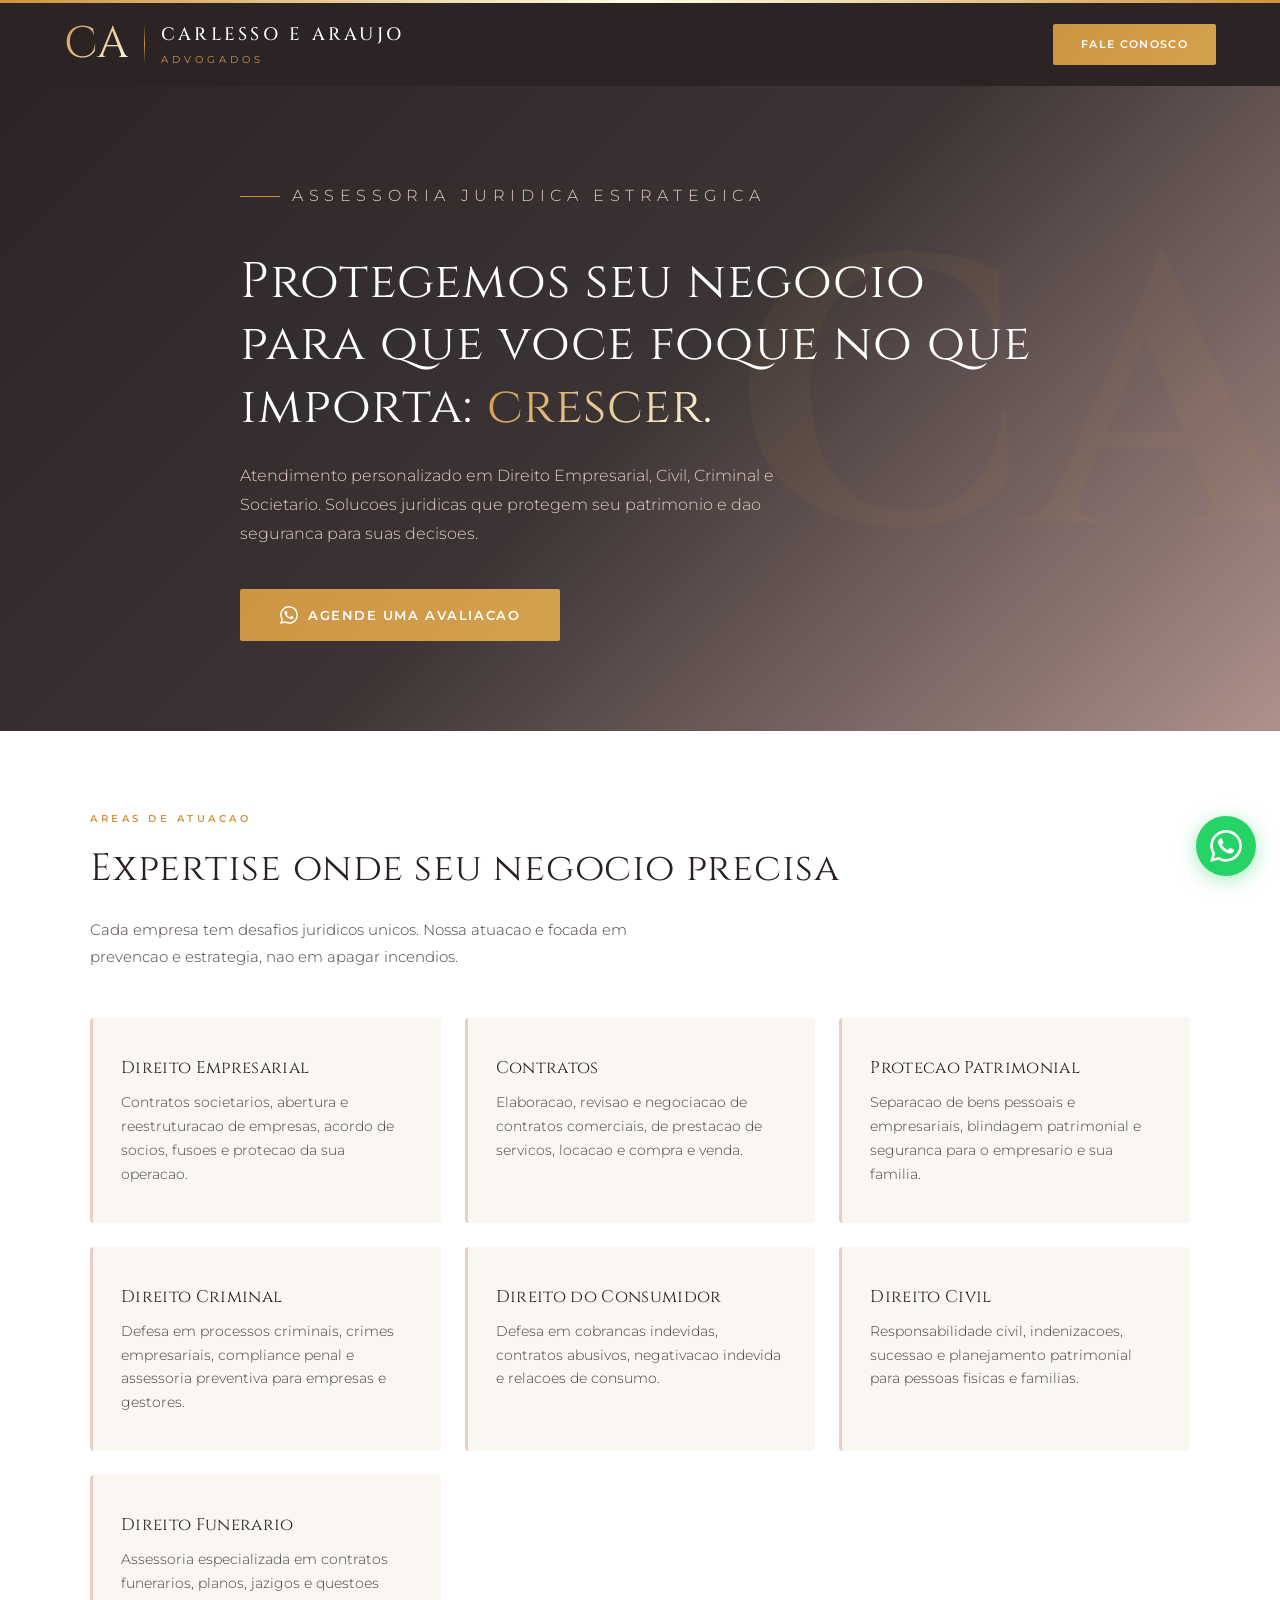
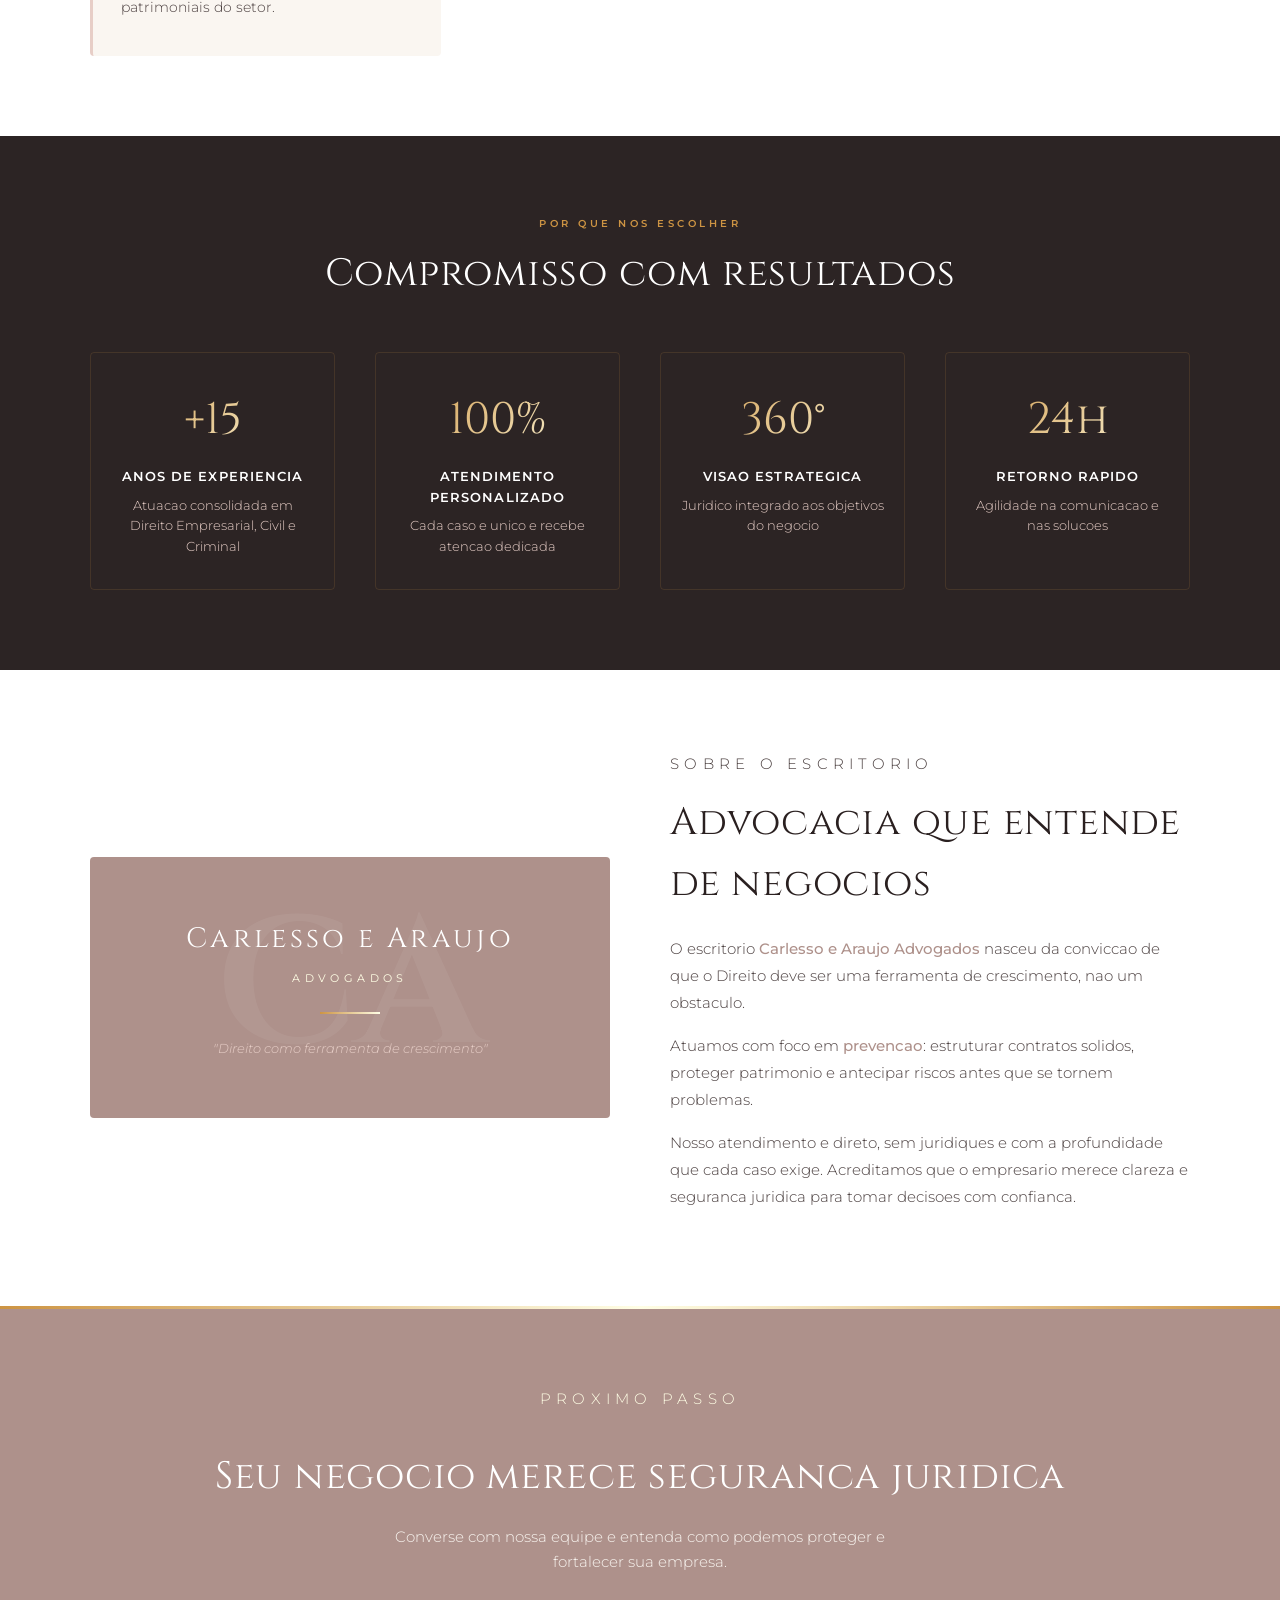
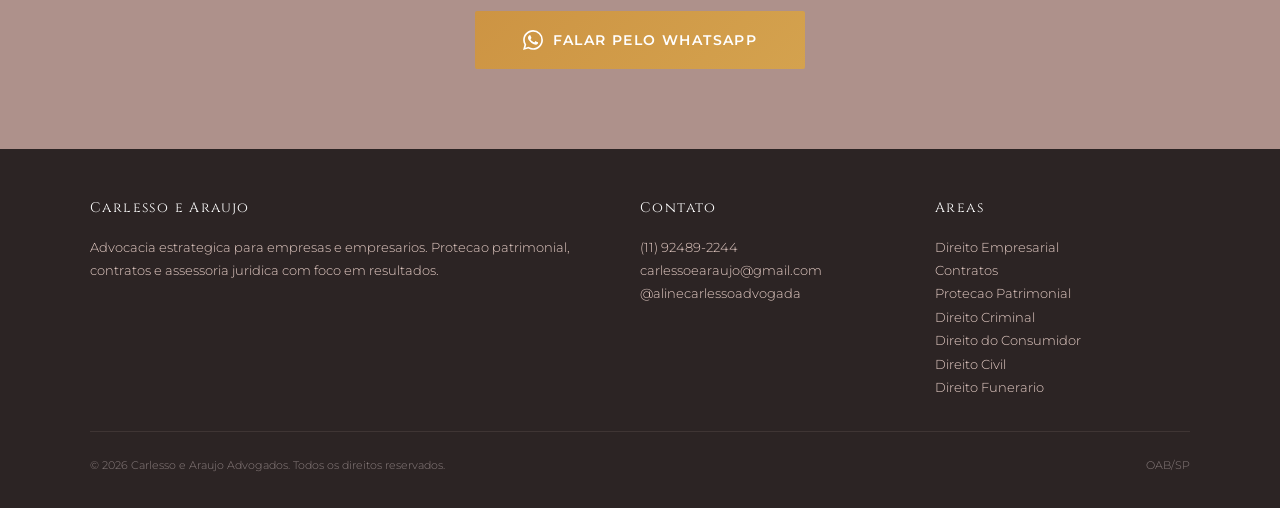
==== index.html @ 74f922a5 "Landing page Carlesso e Araujo Advogados v2" ====
<!DOCTYPE html>
<html lang="pt-BR">
<head>
    <meta charset="UTF-8">
    <meta name="viewport" content="width=device-width, initial-scale=1.0">
    <title>Carlesso e Araujo Advogados | Direito Empresarial, Civil, Criminal e Societario</title>
    <meta name="description" content="Assessoria juridica estrategica para empresas e empresarios. Contratos, sociedades, protecao patrimonial, direito criminal e resolucao de conflitos.">
    <link rel="preconnect" href="https://fonts.googleapis.com">
    <link rel="preconnect" href="https://fonts.gstatic.com" crossorigin>
    <link href="https://fonts.googleapis.com/css2?family=Cinzel:wght@400;500;600;700&family=Montserrat:wght@300;400;500;600&display=swap" rel="stylesheet">
    <style>
        :root {
            --rose-dark: #AE918B;
            --rose-medium: #C4ADA8;
            --rose-light: #E7CEC7;
            --gold-dark: #CD9443;
            --gold-mid: #D4A24E;
            --gold-light: #FFFEE5;
            --cream: #FAF6F1;
            --dark-bg: #2C2424;
            --dark-section: #3C3434;
            --text-dark: #2A2020;
            --text-medium: #4A3F3F;
            --text-light: #8A7E7E;
            --white: #FFFFFF;
        }

        * { margin: 0; padding: 0; box-sizing: border-box; }
        html { scroll-behavior: smooth; }

        body {
            font-family: 'Montserrat', sans-serif;
            color: var(--text-dark);
            background: var(--cream);
            line-height: 1.6;
            -webkit-font-smoothing: antialiased;
        }

        h1, h2, h3, h4 {
            font-family: 'Cinzel', serif;
            font-weight: 400;
            letter-spacing: 0.02em;
        }

        /* ========== HEADER ========== */
        .header {
            position: fixed;
            top: 0;
            width: 100%;
            z-index: 100;
            background: var(--dark-bg);
            transition: box-shadow 0.3s ease;
        }

        .header.scrolled {
            box-shadow: 0 2px 30px rgba(0,0,0,0.3);
        }

        .header-gold {
            height: 3px;
            background: linear-gradient(90deg, var(--gold-dark), var(--gold-light), var(--gold-dark));
        }

        .header-inner {
            max-width: 1200px;
            margin: 0 auto;
            padding: 18px 24px;
            display: flex;
            align-items: center;
            justify-content: space-between;
        }

        .logo {
            display: flex;
            align-items: center;
            gap: 16px;
            text-decoration: none;
        }

        .logo-monogram {
            font-family: 'Cinzel', serif;
            font-size: 44px;
            font-weight: 400;
            background: linear-gradient(135deg, var(--gold-dark), var(--gold-light));
            -webkit-background-clip: text;
            -webkit-text-fill-color: transparent;
            background-clip: text;
            line-height: 1;
        }

        .logo-divider {
            width: 1px;
            height: 40px;
            background: linear-gradient(180deg, transparent, var(--gold-dark), transparent);
        }

        .logo-text {
            display: flex;
            flex-direction: column;
        }

        .logo-name {
            font-family: 'Cinzel', serif;
            font-size: 18px;
            font-weight: 500;
            color: var(--white);
            letter-spacing: 0.18em;
            text-transform: uppercase;
        }

        .logo-subtitle {
            font-family: 'Montserrat', sans-serif;
            font-size: 10px;
            font-weight: 400;
            color: var(--gold-dark);
            letter-spacing: 0.4em;
            text-transform: uppercase;
            margin-top: 2px;
        }

        .header-cta {
            display: inline-flex;
            align-items: center;
            gap: 8px;
            padding: 12px 28px;
            background: linear-gradient(135deg, var(--gold-dark), var(--gold-mid));
            color: var(--white);
            text-decoration: none;
            font-family: 'Montserrat', sans-serif;
            font-size: 11px;
            font-weight: 600;
            letter-spacing: 0.12em;
            text-transform: uppercase;
            border-radius: 2px;
            transition: transform 0.3s, box-shadow 0.3s;
        }

        .header-cta:hover {
            transform: translateY(-1px);
            box-shadow: 0 4px 15px rgba(205,148,67,0.4);
        }

        /* ========== HERO ========== */
        .hero {
            margin-top: 82px;
            padding: 100px 24px 90px;
            background: linear-gradient(135deg, var(--dark-bg) 0%, var(--dark-section) 50%, var(--rose-dark) 100%);
            position: relative;
            overflow: hidden;
        }

        .hero::before {
            content: 'CA';
            position: absolute;
            right: -20px;
            top: 50%;
            transform: translateY(-50%);
            font-family: 'Cinzel', serif;
            font-size: 380px;
            font-weight: 700;
            color: rgba(205,148,67,0.05);
            line-height: 1;
            pointer-events: none;
        }

        .hero-inner {
            max-width: 800px;
            margin: 0 auto;
            position: relative;
            z-index: 1;
        }

        .hero-tag {
            font-family: 'Montserrat', sans-serif;
            font-size: 11px;
            font-weight: 500;
            letter-spacing: 0.35em;
            text-transform: uppercase;
            color: var(--gold-dark);
            margin-bottom: 28px;
            display: flex;
            align-items: center;
            gap: 12px;
        }

        .hero-tag::before {
            content: '';
            width: 40px;
            height: 1px;
            background: var(--gold-dark);
        }

        .hero h1 {
            font-size: clamp(30px, 5vw, 50px);
            color: var(--white);
            line-height: 1.25;
            margin-bottom: 24px;
        }

        .hero h1 em {
            font-style: normal;
            background: linear-gradient(135deg, var(--gold-dark), var(--gold-light));
            -webkit-background-clip: text;
            -webkit-text-fill-color: transparent;
            background-clip: text;
        }

        .hero p {
            font-size: 16px;
            font-weight: 300;
            color: var(--rose-light);
            max-width: 560px;
            margin-bottom: 40px;
            line-height: 1.8;
        }

        .hero-cta {
            display: inline-flex;
            align-items: center;
            gap: 10px;
            padding: 16px 40px;
            background: linear-gradient(135deg, var(--gold-dark), var(--gold-mid));
            color: var(--white);
            text-decoration: none;
            font-family: 'Montserrat', sans-serif;
            font-size: 13px;
            font-weight: 600;
            letter-spacing: 0.12em;
            text-transform: uppercase;
            border-radius: 2px;
            transition: transform 0.3s, box-shadow 0.3s;
        }

        .hero-cta:hover {
            transform: translateY(-2px);
            box-shadow: 0 8px 30px rgba(205,148,67,0.35);
        }

        .hero-cta svg { width: 18px; height: 18px; fill: currentColor; }

        /* ========== SECTION BASE ========== */
        .section { padding: 80px 24px; }
        .section-inner { max-width: 1100px; margin: 0 auto; }

        .section-tag {
            font-family: 'Montserrat', sans-serif;
            font-size: 10px;
            font-weight: 600;
            letter-spacing: 0.35em;
            text-transform: uppercase;
            color: var(--gold-dark);
            margin-bottom: 12px;
        }

        .section h2 {
            font-size: clamp(24px, 3.5vw, 38px);
            color: var(--text-dark);
            margin-bottom: 16px;
        }

        .section-desc {
            font-size: 15px;
            font-weight: 300;
            color: var(--text-medium);
            max-width: 600px;
            line-height: 1.8;
            margin-bottom: 48px;
        }

        /* ========== AREAS ========== */
        .areas { background: var(--white); }

        .areas-grid {
            display: grid;
            grid-template-columns: repeat(auto-fit, minmax(300px, 1fr));
            gap: 24px;
        }

        .area-card {
            padding: 36px 28px;
            background: var(--cream);
            border-radius: 4px;
            border-left: 3px solid var(--rose-light);
            transition: border-color 0.3s, transform 0.3s, box-shadow 0.3s;
        }

        .area-card:hover {
            border-left-color: var(--gold-dark);
            transform: translateY(-3px);
            box-shadow: 0 8px 25px rgba(174,145,139,0.15);
        }

        .area-card h3 {
            font-size: 17px;
            color: var(--text-dark);
            margin-bottom: 10px;
        }

        .area-card p {
            font-size: 14px;
            font-weight: 300;
            color: var(--text-medium);
            line-height: 1.7;
        }

        /* ========== DIFFERENTIALS (dark) ========== */
        .differentials {
            background: var(--dark-bg);
            position: relative;
        }

        .differentials .section-tag { color: var(--gold-dark); }
        .differentials h2 { color: var(--white); }
        .differentials .section-desc { color: var(--rose-light); }

        .diff-grid {
            display: grid;
            grid-template-columns: repeat(auto-fit, minmax(240px, 1fr));
            gap: 40px;
        }

        .diff-item {
            text-align: center;
            padding: 32px 20px;
            border: 1px solid rgba(205,148,67,0.15);
            border-radius: 4px;
            transition: border-color 0.3s;
        }

        .diff-item:hover {
            border-color: var(--gold-dark);
        }

        .diff-number {
            font-family: 'Cinzel', serif;
            font-size: 44px;
            font-weight: 400;
            background: linear-gradient(135deg, var(--gold-dark), var(--gold-light));
            -webkit-background-clip: text;
            -webkit-text-fill-color: transparent;
            background-clip: text;
            margin-bottom: 10px;
        }

        .diff-item h4 {
            font-size: 13px;
            font-weight: 600;
            color: var(--white);
            margin-bottom: 8px;
            letter-spacing: 0.08em;
            font-family: 'Montserrat', sans-serif;
            text-transform: uppercase;
        }

        .diff-item p {
            font-size: 13px;
            font-weight: 300;
            color: var(--rose-light);
            line-height: 1.6;
        }

        /* ========== ABOUT (institutional) ========== */
        .about { background: var(--white); }

        .about-content {
            display: grid;
            grid-template-columns: 1fr 1fr;
            gap: 60px;
            align-items: center;
        }

        .about-visual {
            background: var(--rose-dark);
            border-radius: 4px;
            padding: 60px 40px;
            text-align: center;
            position: relative;
            overflow: hidden;
        }

        .about-visual::before {
            content: 'CA';
            position: absolute;
            left: 50%;
            top: 50%;
            transform: translate(-50%, -50%);
            font-family: 'Cinzel', serif;
            font-size: 180px;
            font-weight: 700;
            color: rgba(255,255,255,0.06);
            pointer-events: none;
        }

        .about-visual-name {
            font-family: 'Cinzel', serif;
            font-size: 28px;
            color: var(--white);
            letter-spacing: 0.12em;
            position: relative;
            z-index: 1;
            margin-bottom: 8px;
        }

        .about-visual-sub {
            font-family: 'Montserrat', sans-serif;
            font-size: 11px;
            font-weight: 400;
            color: var(--gold-light);
            letter-spacing: 0.4em;
            text-transform: uppercase;
            position: relative;
            z-index: 1;
        }

        .about-visual-line {
            width: 60px;
            height: 2px;
            background: linear-gradient(90deg, var(--gold-dark), var(--gold-light));
            margin: 24px auto;
            position: relative;
            z-index: 1;
        }

        .about-visual-tagline {
            font-family: 'Montserrat', sans-serif;
            font-size: 13px;
            font-weight: 300;
            font-style: italic;
            color: var(--rose-light);
            position: relative;
            z-index: 1;
        }

        .about-text h2 { margin-bottom: 20px; }

        .about-text p {
            font-size: 15px;
            font-weight: 300;
            color: var(--text-medium);
            line-height: 1.8;
            margin-bottom: 16px;
        }

        .about-text .highlight {
            font-weight: 500;
            color: var(--rose-dark);
        }

        /* ========== CTA SECTION ========== */
        .cta-section {
            background: var(--rose-dark);
            text-align: center;
            padding: 80px 24px;
            position: relative;
        }

        .cta-gold-top {
            position: absolute;
            top: 0;
            left: 0;
            width: 100%;
            height: 3px;
            background: linear-gradient(90deg, var(--gold-dark), var(--gold-light), var(--gold-dark));
        }

        .cta-section h2 {
            color: var(--white);
            font-size: clamp(24px, 3.5vw, 38px);
            margin-bottom: 16px;
        }

        .cta-section p {
            color: var(--cream);
            font-size: 15px;
            font-weight: 300;
            margin-bottom: 36px;
            max-width: 500px;
            margin-left: auto;
            margin-right: auto;
            line-height: 1.7;
        }

        .cta-button {
            display: inline-flex;
            align-items: center;
            gap: 10px;
            padding: 18px 48px;
            background: linear-gradient(135deg, var(--gold-dark), var(--gold-mid));
            color: var(--white);
            text-decoration: none;
            font-family: 'Montserrat', sans-serif;
            font-size: 14px;
            font-weight: 600;
            letter-spacing: 0.1em;
            text-transform: uppercase;
            border-radius: 2px;
            transition: transform 0.3s, box-shadow 0.3s;
        }

        .cta-button:hover {
            transform: translateY(-2px);
            box-shadow: 0 8px 30px rgba(205,148,67,0.4);
        }

        .cta-button svg { width: 20px; height: 20px; fill: currentColor; }

        /* ========== FOOTER ========== */
        .footer {
            background: var(--dark-bg);
            color: var(--rose-light);
            padding: 48px 24px 32px;
        }

        .footer-inner {
            max-width: 1100px;
            margin: 0 auto;
            display: grid;
            grid-template-columns: 2fr 1fr 1fr;
            gap: 40px;
        }

        .footer h4 {
            font-family: 'Cinzel', serif;
            color: var(--white);
            font-size: 14px;
            margin-bottom: 16px;
            letter-spacing: 0.1em;
        }

        .footer p, .footer a {
            font-size: 13px;
            font-weight: 300;
            color: var(--rose-light);
            line-height: 1.8;
            text-decoration: none;
        }

        .footer a:hover { color: var(--gold-dark); }

        .footer-bottom {
            max-width: 1100px;
            margin: 32px auto 0;
            padding-top: 24px;
            border-top: 1px solid rgba(174,145,139,0.15);
            display: flex;
            justify-content: space-between;
            align-items: center;
        }

        .footer-bottom p {
            font-size: 11px;
            color: var(--text-light);
        }

        /* ========== WHATSAPP FLOAT ========== */
        .whatsapp-float {
            position: fixed;
            bottom: 24px;
            right: 24px;
            z-index: 999;
            width: 60px;
            height: 60px;
            background: #25D366;
            border-radius: 50%;
            display: flex;
            align-items: center;
            justify-content: center;
            box-shadow: 0 4px 20px rgba(37,211,102,0.4);
            transition: transform 0.3s;
            text-decoration: none;
        }

        .whatsapp-float:hover { transform: scale(1.1); }
        .whatsapp-float svg { width: 32px; height: 32px; fill: white; }

        /* ========== RESPONSIVE ========== */
        @media (max-width: 768px) {
            .header-cta { display: none; }
            .hero { padding: 60px 24px; }
            .hero::before { font-size: 200px; }
            .about-content { grid-template-columns: 1fr; gap: 32px; }
            .footer-inner { grid-template-columns: 1fr; gap: 24px; }
            .footer-bottom { flex-direction: column; gap: 8px; text-align: center; }
            .areas-grid { grid-template-columns: 1fr; }
            .diff-grid { grid-template-columns: 1fr 1fr; }
            .logo-name { font-size: 14px; }
            .logo-monogram { font-size: 36px; }
        }

        @media (max-width: 480px) {
            .diff-grid { grid-template-columns: 1fr; }
        }
    </style>
</head>
<body>

    <!-- HEADER -->
    <header class="header" id="header">
        <div class="header-gold"></div>
        <div class="header-inner">
            <a href="#" class="logo">
                <span class="logo-monogram">CA</span>
                <div class="logo-divider"></div>
                <div class="logo-text">
                    <span class="logo-name">Carlesso e Araujo</span>
                    <span class="logo-subtitle">Advogados</span>
                </div>
            </a>
            <a href="https://wa.me/5511924892244?text=Ol%C3%A1%2C%20gostaria%20de%20falar%20sobre%20assessoria%20jur%C3%ADdica." class="header-cta" target="_blank" rel="noopener">Fale Conosco</a>
        </div>
    </header>

    <!-- HERO -->
    <section class="hero">
        <div class="hero-inner">
            <p class="hero-tag">Assessoria Juridica Estrategica</p>
            <h1>Protegemos seu negocio para que voce foque no que importa: <em>crescer.</em></h1>
            <p>Atendimento personalizado em Direito Empresarial, Civil, Criminal e Societario. Solucoes juridicas que protegem seu patrimonio e dao seguranca para suas decisoes.</p>
            <a href="https://wa.me/5511924892244?text=Ol%C3%A1%2C%20gostaria%20de%20agendar%20uma%20avalia%C3%A7%C3%A3o%20sobre%20meu%20caso." class="hero-cta" target="_blank" rel="noopener">
                <svg viewBox="0 0 24 24"><path d="M17.472 14.382c-.297-.149-1.758-.867-2.03-.967-.273-.099-.471-.148-.67.15-.197.297-.767.966-.94 1.164-.173.199-.347.223-.644.075-.297-.15-1.255-.463-2.39-1.475-.883-.788-1.48-1.761-1.653-2.059-.173-.297-.018-.458.13-.606.134-.133.298-.347.446-.52.149-.174.198-.298.298-.497.099-.198.05-.371-.025-.52-.075-.149-.669-1.612-.916-2.207-.242-.579-.487-.5-.669-.51-.173-.008-.371-.01-.57-.01-.198 0-.52.074-.792.372-.272.297-1.04 1.016-1.04 2.479 0 1.462 1.065 2.875 1.213 3.074.149.198 2.096 3.2 5.077 4.487.709.306 1.262.489 1.694.625.712.227 1.36.195 1.871.118.571-.085 1.758-.719 2.006-1.413.248-.694.248-1.289.173-1.413-.074-.124-.272-.198-.57-.347m-5.421 7.403h-.004a9.87 9.87 0 01-5.031-1.378l-.361-.214-3.741.982.998-3.648-.235-.374a9.86 9.86 0 01-1.51-5.26c.001-5.45 4.436-9.884 9.888-9.884 2.64 0 5.122 1.03 6.988 2.898a9.825 9.825 0 012.893 6.994c-.003 5.45-4.437 9.884-9.885 9.884m8.413-18.297A11.815 11.815 0 0012.05 0C5.495 0 .16 5.335.157 11.892c0 2.096.547 4.142 1.588 5.945L.057 24l6.305-1.654a11.882 11.882 0 005.683 1.448h.005c6.554 0 11.89-5.335 11.893-11.893a11.821 11.821 0 00-3.48-8.413z"/></svg>
                Agende uma Avaliacao
            </a>
        </div>
    </section>

    <!-- AREAS DE ATUACAO -->
    <section class="section areas">
        <div class="section-inner">
            <p class="section-tag">Areas de Atuacao</p>
            <h2>Expertise onde seu negocio precisa</h2>
            <p class="section-desc">Cada empresa tem desafios juridicos unicos. Nossa atuacao e focada em prevencao e estrategia, nao em apagar incendios.</p>

            <div class="areas-grid">
                <div class="area-card">
                    <h3>Direito Empresarial</h3>
                    <p>Contratos societarios, abertura e reestruturacao de empresas, acordo de socios, fusoes e protecao da sua operacao.</p>
                </div>
                <div class="area-card">
                    <h3>Contratos</h3>
                    <p>Elaboracao, revisao e negociacao de contratos comerciais, de prestacao de servicos, locacao e compra e venda.</p>
                </div>
                <div class="area-card">
                    <h3>Protecao Patrimonial</h3>
                    <p>Separacao de bens pessoais e empresariais, blindagem patrimonial e seguranca para o empresario e sua familia.</p>
                </div>
                <div class="area-card">
                    <h3>Direito Criminal</h3>
                    <p>Defesa em processos criminais, crimes empresariais, compliance penal e assessoria preventiva para empresas e gestores.</p>
                </div>
                <div class="area-card">
                    <h3>Direito do Consumidor</h3>
                    <p>Defesa em cobrancas indevidas, contratos abusivos, negativacao indevida e relacoes de consumo.</p>
                </div>
                <div class="area-card">
                    <h3>Direito Civil</h3>
                    <p>Responsabilidade civil, indenizacoes, sucessao e planejamento patrimonial para pessoas fisicas e familias.</p>
                </div>
                <div class="area-card">
                    <h3>Direito Funerario</h3>
                    <p>Assessoria especializada em contratos funerarios, planos, jazigos e questoes patrimoniais do setor.</p>
                </div>
            </div>
        </div>
    </section>

    <!-- DIFERENCIAIS -->
    <section class="section differentials">
        <div class="section-inner">
            <p class="section-tag" style="text-align:center;">Por que nos escolher</p>
            <h2 style="text-align:center; margin-bottom:48px;">Compromisso com resultados</h2>
            <div class="diff-grid">
                <div class="diff-item">
                    <div class="diff-number">+15</div>
                    <h4>Anos de Experiencia</h4>
                    <p>Atuacao consolidada em Direito Empresarial, Civil e Criminal</p>
                </div>
                <div class="diff-item">
                    <div class="diff-number">100%</div>
                    <h4>Atendimento Personalizado</h4>
                    <p>Cada caso e unico e recebe atencao dedicada</p>
                </div>
                <div class="diff-item">
                    <div class="diff-number">360&deg;</div>
                    <h4>Visao Estrategica</h4>
                    <p>Juridico integrado aos objetivos do negocio</p>
                </div>
                <div class="diff-item">
                    <div class="diff-number">24h</div>
                    <h4>Retorno Rapido</h4>
                    <p>Agilidade na comunicacao e nas solucoes</p>
                </div>
            </div>
        </div>
    </section>

    <!-- SOBRE (institucional, sem foto) -->
    <section class="section about" id="sobre">
        <div class="section-inner">
            <div class="about-content">
                <div class="about-visual">
                    <div class="about-visual-name">Carlesso e Araujo</div>
                    <div class="about-visual-sub">Advogados</div>
                    <div class="about-visual-line"></div>
                    <div class="about-visual-tagline">"Direito como ferramenta de crescimento"</div>
                </div>
                <div class="about-text">
                    <p class="section-tag">Sobre o Escritorio</p>
                    <h2>Advocacia que entende de negocios</h2>
                    <p>O escritorio <span class="highlight">Carlesso e Araujo Advogados</span> nasceu da conviccao de que o Direito deve ser uma ferramenta de crescimento, nao um obstaculo.</p>
                    <p>Atuamos com foco em <span class="highlight">prevencao</span>: estruturar contratos solidos, proteger patrimonio e antecipar riscos antes que se tornem problemas.</p>
                    <p>Nosso atendimento e direto, sem juridiques e com a profundidade que cada caso exige. Acreditamos que o empresario merece clareza e seguranca juridica para tomar decisoes com confianca.</p>
                </div>
            </div>
        </div>
    </section>

    <!-- CTA -->
    <section class="cta-section">
        <div class="cta-gold-top"></div>
        <p class="section-tag" style="color: var(--gold-light);">Proximo Passo</p>
        <h2>Seu negocio merece seguranca juridica</h2>
        <p>Converse com nossa equipe e entenda como podemos proteger e fortalecer sua empresa.</p>
        <a href="https://wa.me/5511924892244?text=Ol%C3%A1%2C%20vim%20pelo%20site%20e%20gostaria%20de%20agendar%20uma%20avalia%C3%A7%C3%A3o." class="cta-button" target="_blank" rel="noopener">
            <svg viewBox="0 0 24 24"><path d="M17.472 14.382c-.297-.149-1.758-.867-2.03-.967-.273-.099-.471-.148-.67.15-.197.297-.767.966-.94 1.164-.173.199-.347.223-.644.075-.297-.15-1.255-.463-2.39-1.475-.883-.788-1.48-1.761-1.653-2.059-.173-.297-.018-.458.13-.606.134-.133.298-.347.446-.52.149-.174.198-.298.298-.497.099-.198.05-.371-.025-.52-.075-.149-.669-1.612-.916-2.207-.242-.579-.487-.5-.669-.51-.173-.008-.371-.01-.57-.01-.198 0-.52.074-.792.372-.272.297-1.04 1.016-1.04 2.479 0 1.462 1.065 2.875 1.213 3.074.149.198 2.096 3.2 5.077 4.487.709.306 1.262.489 1.694.625.712.227 1.36.195 1.871.118.571-.085 1.758-.719 2.006-1.413.248-.694.248-1.289.173-1.413-.074-.124-.272-.198-.57-.347m-5.421 7.403h-.004a9.87 9.87 0 01-5.031-1.378l-.361-.214-3.741.982.998-3.648-.235-.374a9.86 9.86 0 01-1.51-5.26c.001-5.45 4.436-9.884 9.888-9.884 2.64 0 5.122 1.03 6.988 2.898a9.825 9.825 0 012.893 6.994c-.003 5.45-4.437 9.884-9.885 9.884m8.413-18.297A11.815 11.815 0 0012.05 0C5.495 0 .16 5.335.157 11.892c0 2.096.547 4.142 1.588 5.945L.057 24l6.305-1.654a11.882 11.882 0 005.683 1.448h.005c6.554 0 11.89-5.335 11.893-11.893a11.821 11.821 0 00-3.48-8.413z"/></svg>
            Falar pelo WhatsApp
        </a>
    </section>

    <!-- FOOTER -->
    <footer class="footer">
        <div class="footer-inner">
            <div>
                <h4>Carlesso e Araujo</h4>
                <p>Advocacia estrategica para empresas e empresarios. Protecao patrimonial, contratos e assessoria juridica com foco em resultados.</p>
            </div>
            <div>
                <h4>Contato</h4>
                <p>
                    <a href="https://wa.me/5511924892244" target="_blank" rel="noopener">(11) 92489-2244</a><br>
                    <a href="mailto:carlessoearaujo@gmail.com">carlessoearaujo@gmail.com</a><br>
                    <a href="https://instagram.com/alinecarlessoadvogada" target="_blank" rel="noopener">@alinecarlessoadvogada</a>
                </p>
            </div>
            <div>
                <h4>Areas</h4>
                <p>
                    Direito Empresarial<br>
                    Contratos<br>
                    Protecao Patrimonial<br>
                    Direito Criminal<br>
                    Direito do Consumidor<br>
                    Direito Civil<br>
                    Direito Funerario
                </p>
            </div>
        </div>
        <div class="footer-bottom">
            <p>&copy; 2026 Carlesso e Araujo Advogados. Todos os direitos reservados.</p>
            <p>OAB/SP</p>
        </div>
    </footer>

    <!-- WHATSAPP FLOAT -->
    <a href="https://wa.me/5511924892244?text=Ol%C3%A1%2C%20vim%20pelo%20site%20e%20gostaria%20de%20informa%C3%A7%C3%B5es." class="whatsapp-float" target="_blank" rel="noopener" aria-label="WhatsApp">
        <svg viewBox="0 0 24 24"><path d="M17.472 14.382c-.297-.149-1.758-.867-2.03-.967-.273-.099-.471-.148-.67.15-.197.297-.767.966-.94 1.164-.173.199-.347.223-.644.075-.297-.15-1.255-.463-2.39-1.475-.883-.788-1.48-1.761-1.653-2.059-.173-.297-.018-.458.13-.606.134-.133.298-.347.446-.52.149-.174.198-.298.298-.497.099-.198.05-.371-.025-.52-.075-.149-.669-1.612-.916-2.207-.242-.579-.487-.5-.669-.51-.173-.008-.371-.01-.57-.01-.198 0-.52.074-.792.372-.272.297-1.04 1.016-1.04 2.479 0 1.462 1.065 2.875 1.213 3.074.149.198 2.096 3.2 5.077 4.487.709.306 1.262.489 1.694.625.712.227 1.36.195 1.871.118.571-.085 1.758-.719 2.006-1.413.248-.694.248-1.289.173-1.413-.074-.124-.272-.198-.57-.347m-5.421 7.403h-.004a9.87 9.87 0 01-5.031-1.378l-.361-.214-3.741.982.998-3.648-.235-.374a9.86 9.86 0 01-1.51-5.26c.001-5.45 4.436-9.884 9.888-9.884 2.64 0 5.122 1.03 6.988 2.898a9.825 9.825 0 012.893 6.994c-.003 5.45-4.437 9.884-9.885 9.884m8.413-18.297A11.815 11.815 0 0012.05 0C5.495 0 .16 5.335.157 11.892c0 2.096.547 4.142 1.588 5.945L.057 24l6.305-1.654a11.882 11.882 0 005.683 1.448h.005c6.554 0 11.89-5.335 11.893-11.893a11.821 11.821 0 00-3.48-8.413z"/></svg>
    </a>

    <script>
        window.addEventListener('scroll', function() {
            document.getElementById('header').classList.toggle('scrolled', window.scrollY > 50);
        });
    </script>

</body>
</html>
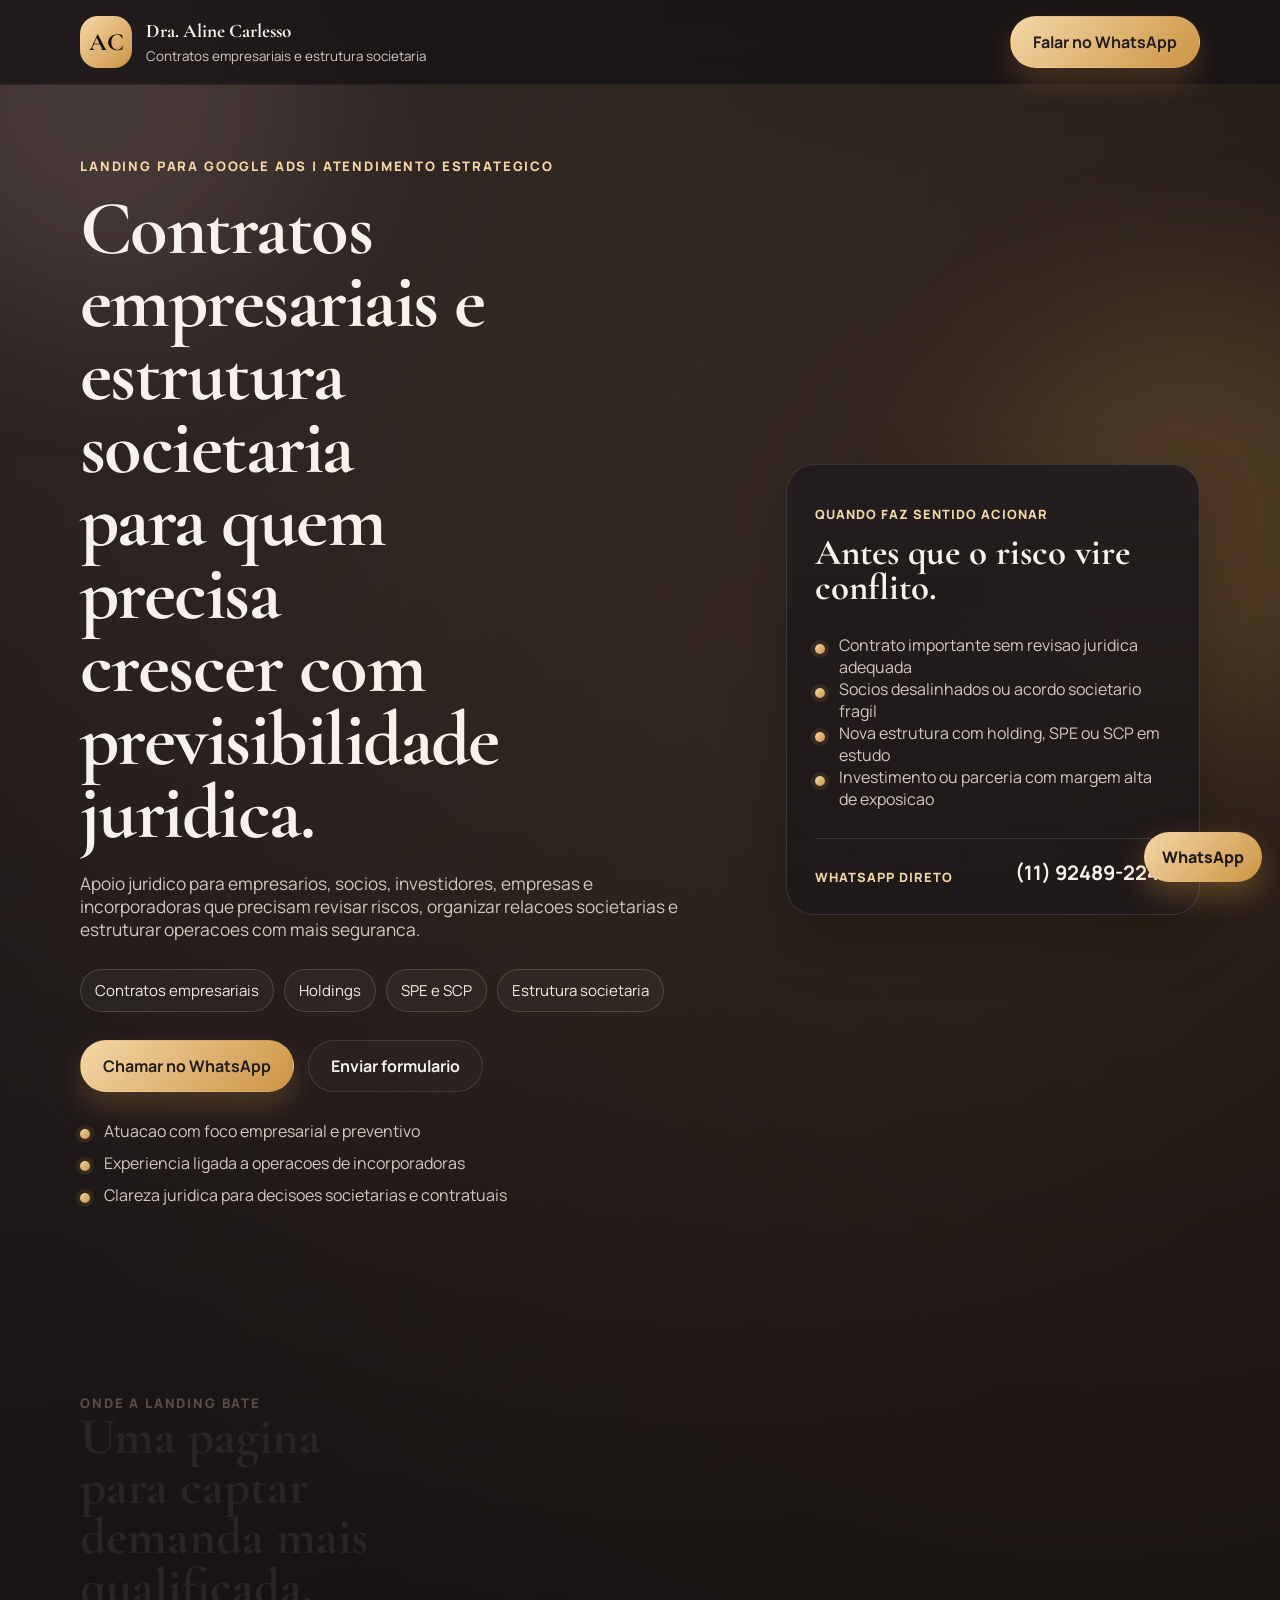
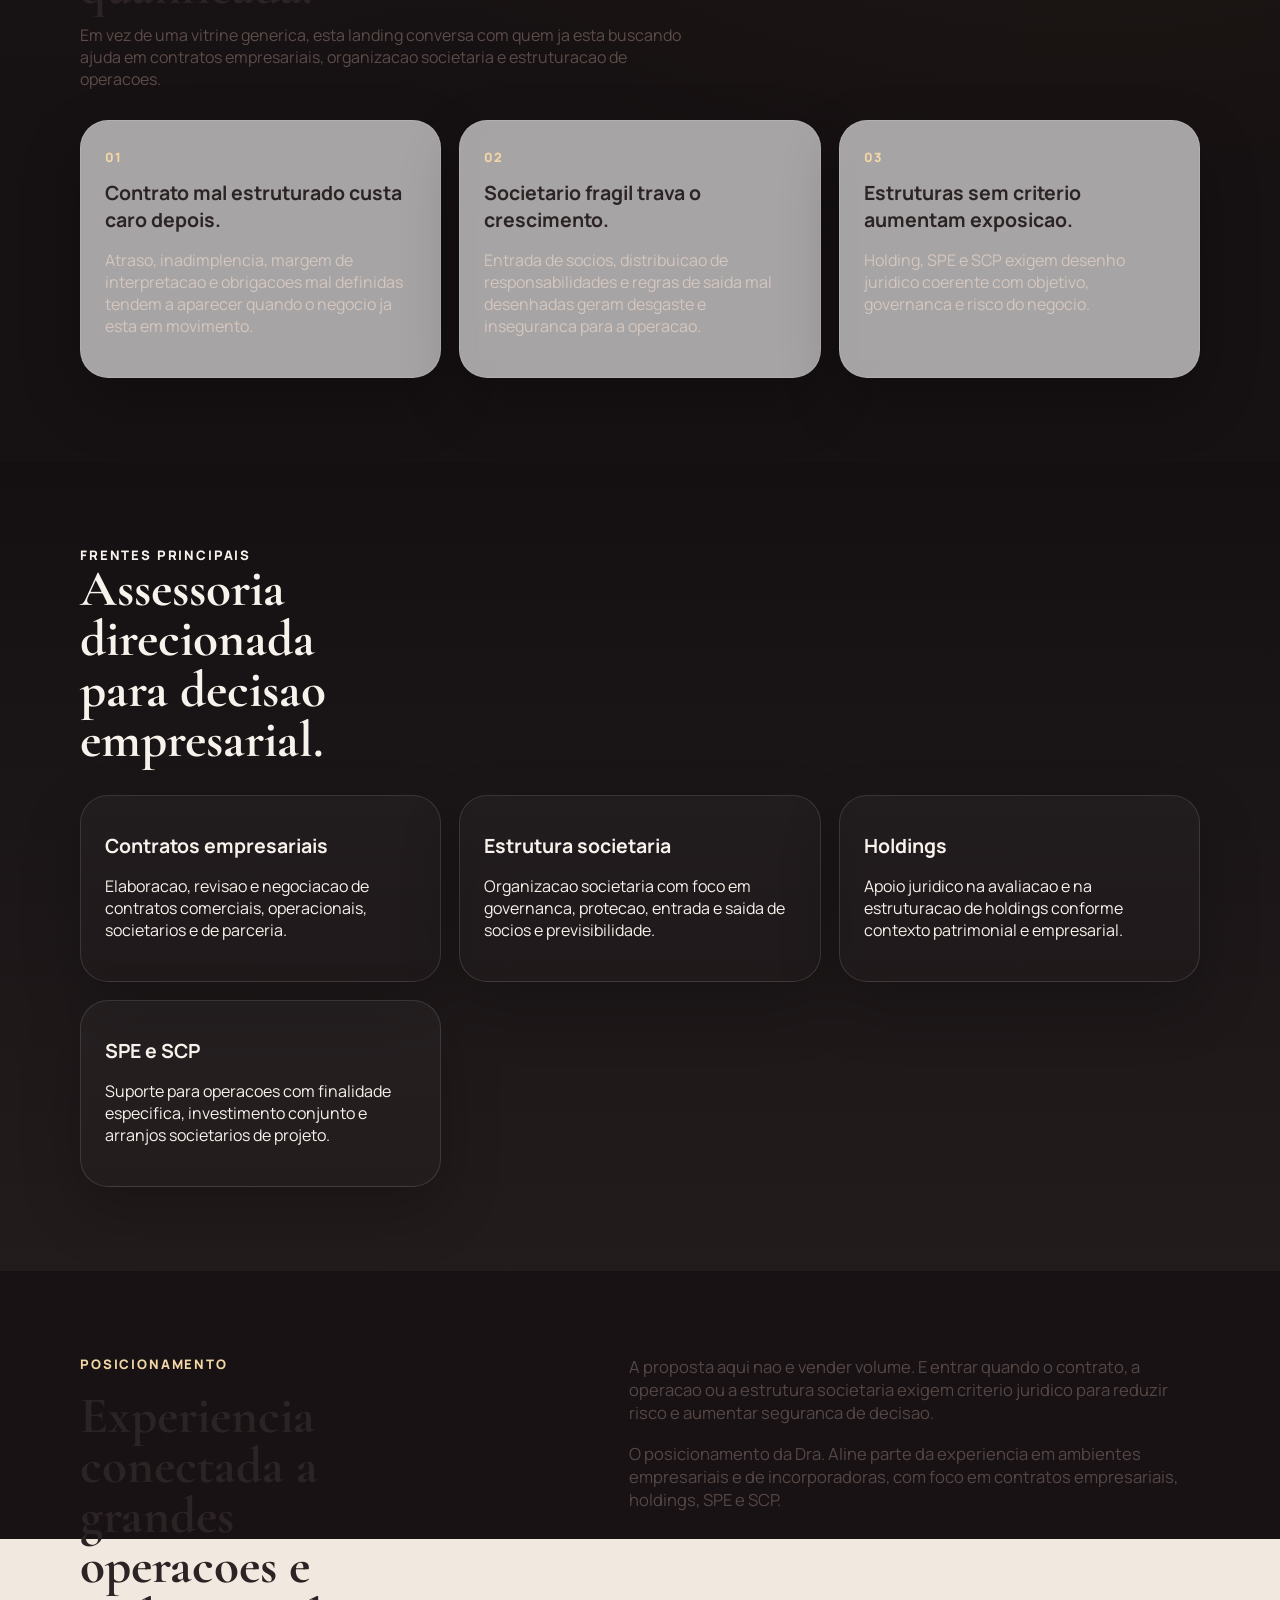
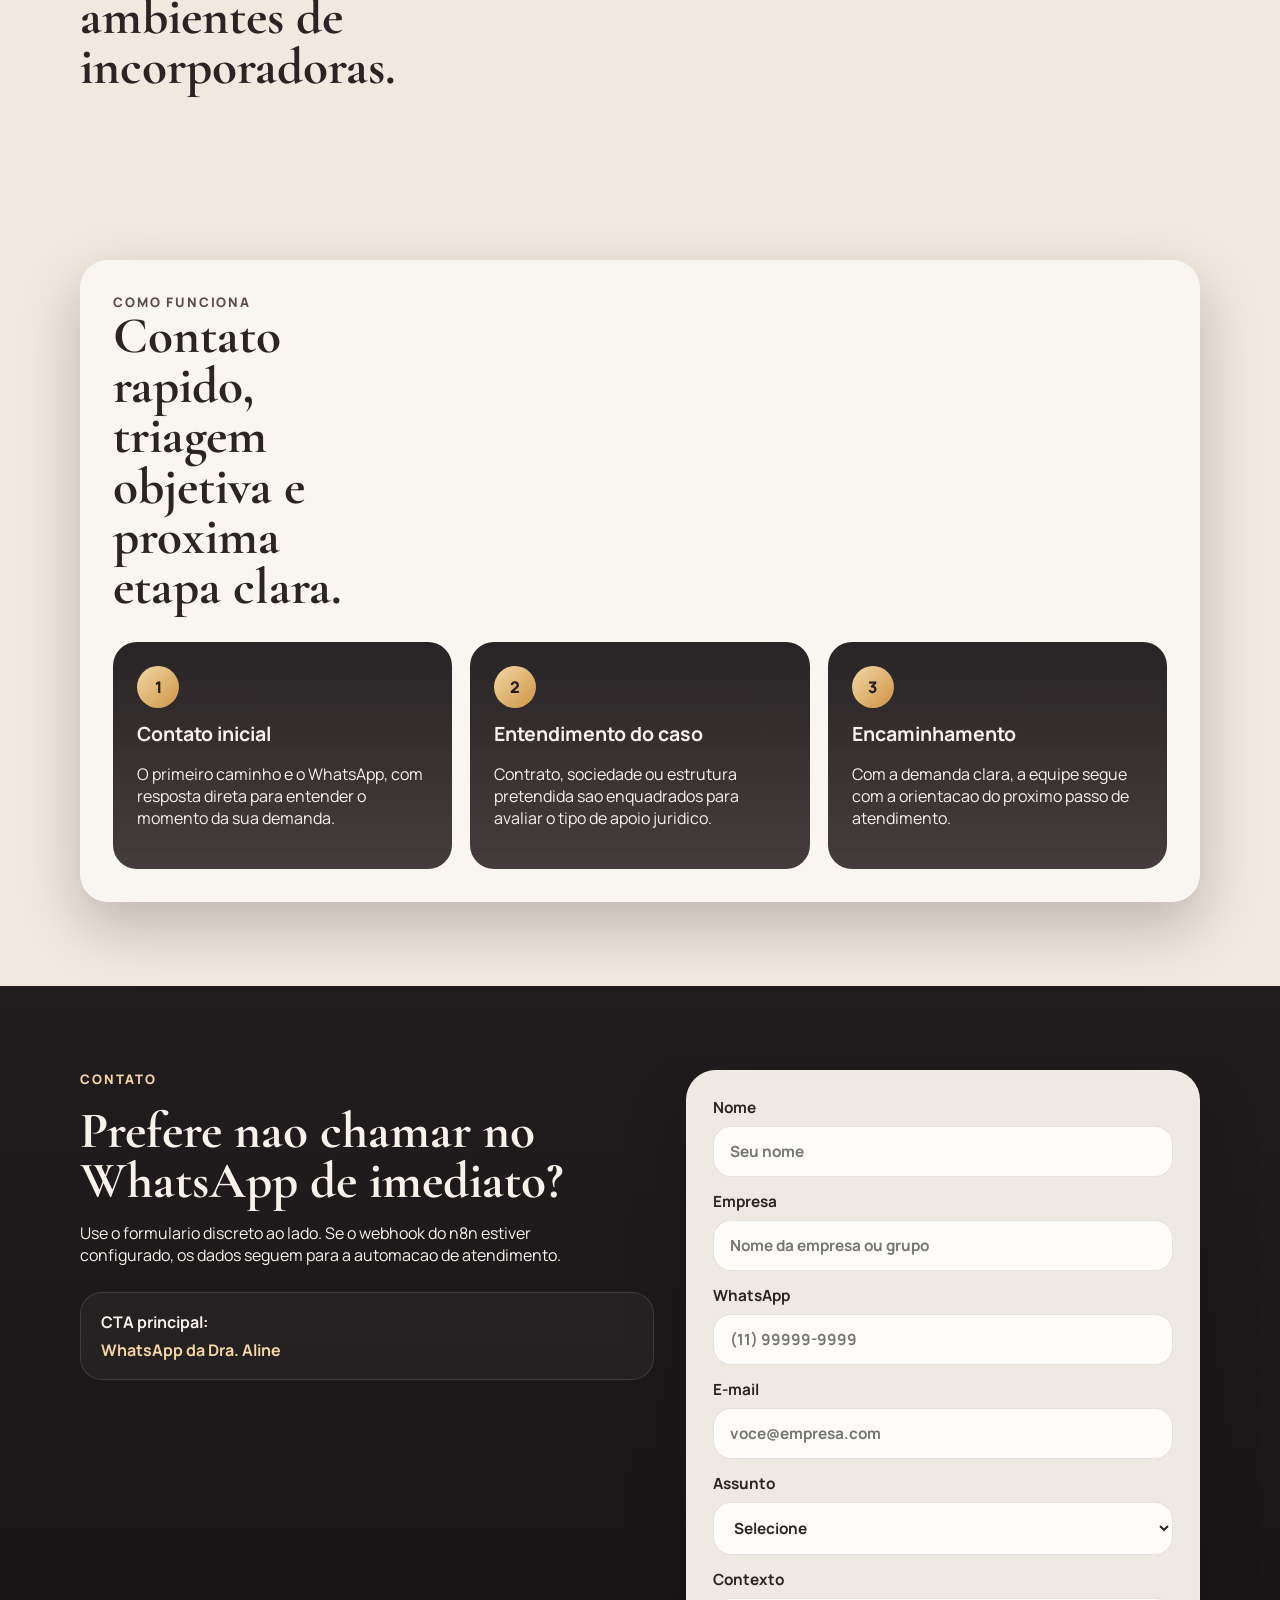
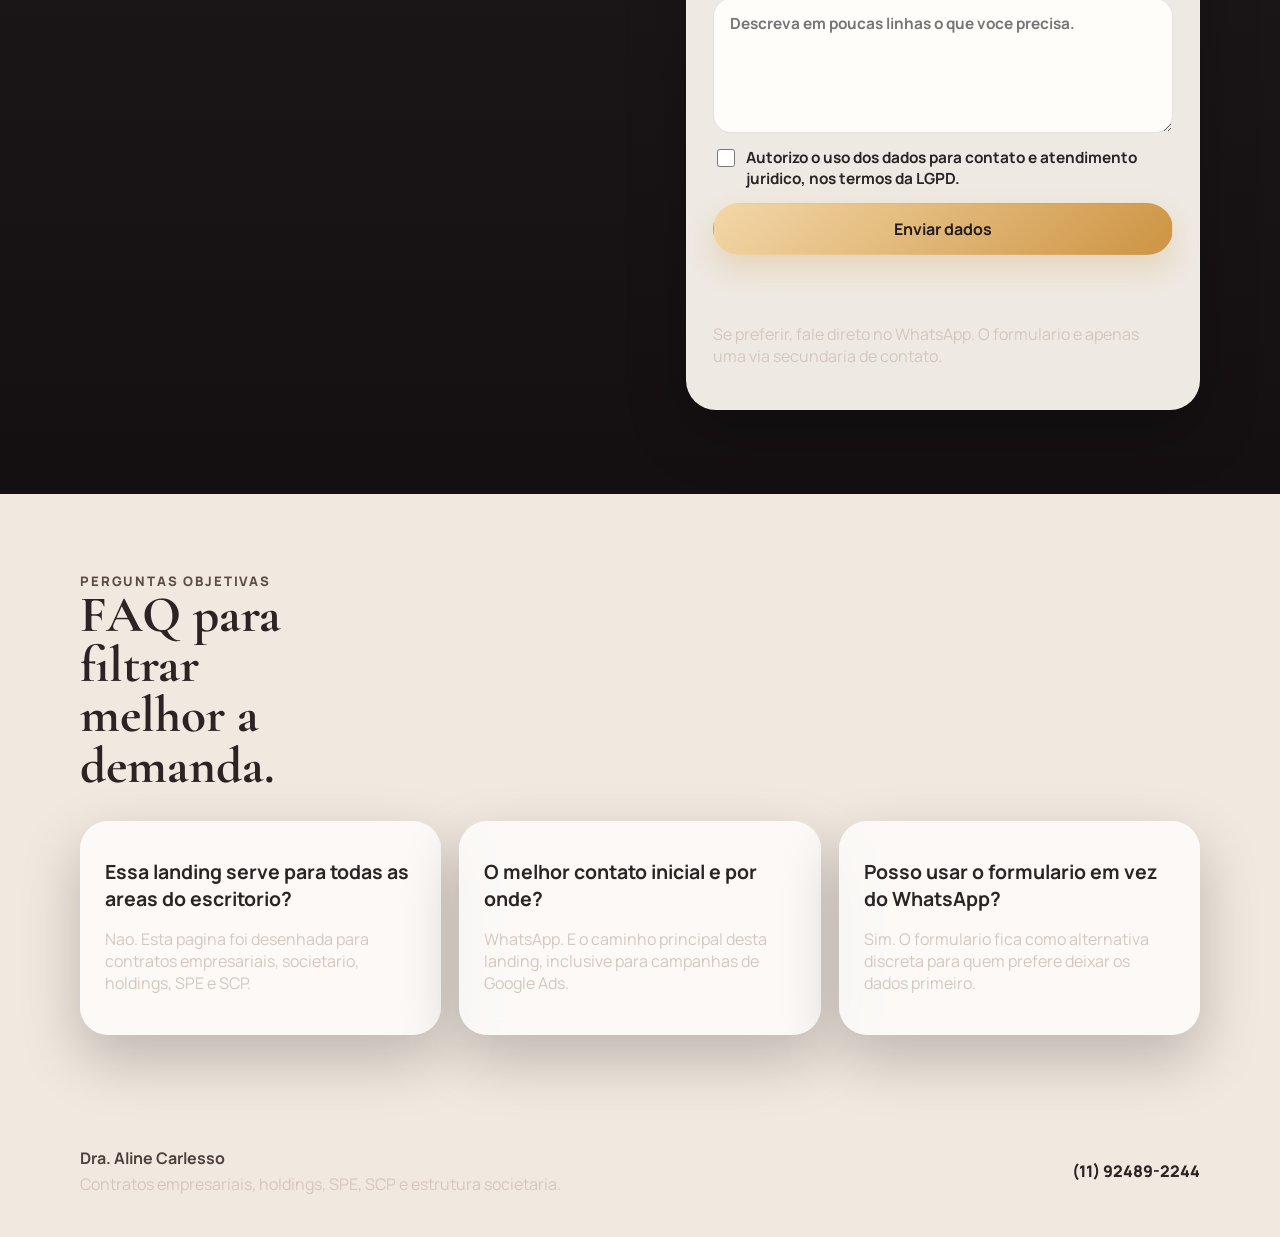
==== commit 47abfc5b: "Refocus landing page on contracts and societary structure" ====
--- a/index.html
+++ b/index.html
@@ -1,775 +1,329 @@
 <!DOCTYPE html>
 <html lang="pt-BR">
 <head>
-    <meta charset="UTF-8">
-    <meta name="viewport" content="width=device-width, initial-scale=1.0">
-    <title>Carlesso e Araujo Advogados | Direito Empresarial, Civil, Criminal e Societario</title>
-    <meta name="description" content="Assessoria juridica estrategica para empresas e empresarios. Contratos, sociedades, protecao patrimonial, direito criminal e resolucao de conflitos.">
-    <link rel="preconnect" href="https://fonts.googleapis.com">
-    <link rel="preconnect" href="https://fonts.gstatic.com" crossorigin>
-    <link href="https://fonts.googleapis.com/css2?family=Cinzel:wght@400;500;600;700&family=Montserrat:wght@300;400;500;600&display=swap" rel="stylesheet">
-    <style>
-        :root {
-            --rose-dark: #AE918B;
-            --rose-medium: #C4ADA8;
-            --rose-light: #E7CEC7;
-            --gold-dark: #CD9443;
-            --gold-mid: #D4A24E;
-            --gold-light: #FFFEE5;
-            --cream: #FAF6F1;
-            --dark-bg: #2C2424;
-            --dark-section: #3C3434;
-            --text-dark: #2A2020;
-            --text-medium: #4A3F3F;
-            --text-light: #8A7E7E;
-            --white: #FFFFFF;
-        }
-
-        * { margin: 0; padding: 0; box-sizing: border-box; }
-        html { scroll-behavior: smooth; }
-
-        body {
-            font-family: 'Montserrat', sans-serif;
-            color: var(--text-dark);
-            background: var(--cream);
-            line-height: 1.6;
-            -webkit-font-smoothing: antialiased;
-        }
-
-        h1, h2, h3, h4 {
-            font-family: 'Cinzel', serif;
-            font-weight: 400;
-            letter-spacing: 0.02em;
-        }
-
-        /* ========== HEADER ========== */
-        .header {
-            position: fixed;
-            top: 0;
-            width: 100%;
-            z-index: 100;
-            background: var(--dark-bg);
-            transition: box-shadow 0.3s ease;
-        }
-
-        .header.scrolled {
-            box-shadow: 0 2px 30px rgba(0,0,0,0.3);
-        }
-
-        .header-gold {
-            height: 3px;
-            background: linear-gradient(90deg, var(--gold-dark), var(--gold-light), var(--gold-dark));
-        }
-
-        .header-inner {
-            max-width: 1200px;
-            margin: 0 auto;
-            padding: 18px 24px;
-            display: flex;
-            align-items: center;
-            justify-content: space-between;
-        }
-
-        .logo {
-            display: flex;
-            align-items: center;
-            gap: 16px;
-            text-decoration: none;
-        }
-
-        .logo-monogram {
-            font-family: 'Cinzel', serif;
-            font-size: 44px;
-            font-weight: 400;
-            background: linear-gradient(135deg, var(--gold-dark), var(--gold-light));
-            -webkit-background-clip: text;
-            -webkit-text-fill-color: transparent;
-            background-clip: text;
-            line-height: 1;
-        }
-
-        .logo-divider {
-            width: 1px;
-            height: 40px;
-            background: linear-gradient(180deg, transparent, var(--gold-dark), transparent);
-        }
-
-        .logo-text {
-            display: flex;
-            flex-direction: column;
-        }
-
-        .logo-name {
-            font-family: 'Cinzel', serif;
-            font-size: 18px;
-            font-weight: 500;
-            color: var(--white);
-            letter-spacing: 0.18em;
-            text-transform: uppercase;
-        }
-
-        .logo-subtitle {
-            font-family: 'Montserrat', sans-serif;
-            font-size: 10px;
-            font-weight: 400;
-            color: var(--gold-dark);
-            letter-spacing: 0.4em;
-            text-transform: uppercase;
-            margin-top: 2px;
-        }
-
-        .header-cta {
-            display: inline-flex;
-            align-items: center;
-            gap: 8px;
-            padding: 12px 28px;
-            background: linear-gradient(135deg, var(--gold-dark), var(--gold-mid));
-            color: var(--white);
-            text-decoration: none;
-            font-family: 'Montserrat', sans-serif;
-            font-size: 11px;
-            font-weight: 600;
-            letter-spacing: 0.12em;
-            text-transform: uppercase;
-            border-radius: 2px;
-            transition: transform 0.3s, box-shadow 0.3s;
-        }
-
-        .header-cta:hover {
-            transform: translateY(-1px);
-            box-shadow: 0 4px 15px rgba(205,148,67,0.4);
-        }
-
-        /* ========== HERO ========== */
-        .hero {
-            margin-top: 82px;
-            padding: 100px 24px 90px;
-            background: linear-gradient(135deg, var(--dark-bg) 0%, var(--dark-section) 50%, var(--rose-dark) 100%);
-            position: relative;
-            overflow: hidden;
-        }
-
-        .hero::before {
-            content: 'CA';
-            position: absolute;
-            right: -20px;
-            top: 50%;
-            transform: translateY(-50%);
-            font-family: 'Cinzel', serif;
-            font-size: 380px;
-            font-weight: 700;
-            color: rgba(205,148,67,0.05);
-            line-height: 1;
-            pointer-events: none;
-        }
-
-        .hero-inner {
-            max-width: 800px;
-            margin: 0 auto;
-            position: relative;
-            z-index: 1;
-        }
-
-        .hero-tag {
-            font-family: 'Montserrat', sans-serif;
-            font-size: 11px;
-            font-weight: 500;
-            letter-spacing: 0.35em;
-            text-transform: uppercase;
-            color: var(--gold-dark);
-            margin-bottom: 28px;
-            display: flex;
-            align-items: center;
-            gap: 12px;
-        }
-
-        .hero-tag::before {
-            content: '';
-            width: 40px;
-            height: 1px;
-            background: var(--gold-dark);
-        }
-
-        .hero h1 {
-            font-size: clamp(30px, 5vw, 50px);
-            color: var(--white);
-            line-height: 1.25;
-            margin-bottom: 24px;
-        }
-
-        .hero h1 em {
-            font-style: normal;
-            background: linear-gradient(135deg, var(--gold-dark), var(--gold-light));
-            -webkit-background-clip: text;
-            -webkit-text-fill-color: transparent;
-            background-clip: text;
-        }
-
-        .hero p {
-            font-size: 16px;
-            font-weight: 300;
-            color: var(--rose-light);
-            max-width: 560px;
-            margin-bottom: 40px;
-            line-height: 1.8;
-        }
-
-        .hero-cta {
-            display: inline-flex;
-            align-items: center;
-            gap: 10px;
-            padding: 16px 40px;
-            background: linear-gradient(135deg, var(--gold-dark), var(--gold-mid));
-            color: var(--white);
-            text-decoration: none;
-            font-family: 'Montserrat', sans-serif;
-            font-size: 13px;
-            font-weight: 600;
-            letter-spacing: 0.12em;
-            text-transform: uppercase;
-            border-radius: 2px;
-            transition: transform 0.3s, box-shadow 0.3s;
-        }
-
-        .hero-cta:hover {
-            transform: translateY(-2px);
-            box-shadow: 0 8px 30px rgba(205,148,67,0.35);
-        }
-
-        .hero-cta svg { width: 18px; height: 18px; fill: currentColor; }
-
-        /* ========== SECTION BASE ========== */
-        .section { padding: 80px 24px; }
-        .section-inner { max-width: 1100px; margin: 0 auto; }
-
-        .section-tag {
-            font-family: 'Montserrat', sans-serif;
-            font-size: 10px;
-            font-weight: 600;
-            letter-spacing: 0.35em;
-            text-transform: uppercase;
-            color: var(--gold-dark);
-            margin-bottom: 12px;
-        }
-
-        .section h2 {
-            font-size: clamp(24px, 3.5vw, 38px);
-            color: var(--text-dark);
-            margin-bottom: 16px;
-        }
-
-        .section-desc {
-            font-size: 15px;
-            font-weight: 300;
-            color: var(--text-medium);
-            max-width: 600px;
-            line-height: 1.8;
-            margin-bottom: 48px;
-        }
-
-        /* ========== AREAS ========== */
-        .areas { background: var(--white); }
-
-        .areas-grid {
-            display: grid;
-            grid-template-columns: repeat(auto-fit, minmax(300px, 1fr));
-            gap: 24px;
-        }
-
-        .area-card {
-            padding: 36px 28px;
-            background: var(--cream);
-            border-radius: 4px;
-            border-left: 3px solid var(--rose-light);
-            transition: border-color 0.3s, transform 0.3s, box-shadow 0.3s;
-        }
-
-        .area-card:hover {
-            border-left-color: var(--gold-dark);
-            transform: translateY(-3px);
-            box-shadow: 0 8px 25px rgba(174,145,139,0.15);
-        }
-
-        .area-card h3 {
-            font-size: 17px;
-            color: var(--text-dark);
-            margin-bottom: 10px;
-        }
-
-        .area-card p {
-            font-size: 14px;
-            font-weight: 300;
-            color: var(--text-medium);
-            line-height: 1.7;
-        }
-
-        /* ========== DIFFERENTIALS (dark) ========== */
-        .differentials {
-            background: var(--dark-bg);
-            position: relative;
-        }
-
-        .differentials .section-tag { color: var(--gold-dark); }
-        .differentials h2 { color: var(--white); }
-        .differentials .section-desc { color: var(--rose-light); }
-
-        .diff-grid {
-            display: grid;
-            grid-template-columns: repeat(auto-fit, minmax(240px, 1fr));
-            gap: 40px;
-        }
-
-        .diff-item {
-            text-align: center;
-            padding: 32px 20px;
-            border: 1px solid rgba(205,148,67,0.15);
-            border-radius: 4px;
-            transition: border-color 0.3s;
-        }
-
-        .diff-item:hover {
-            border-color: var(--gold-dark);
-        }
-
-        .diff-number {
-            font-family: 'Cinzel', serif;
-            font-size: 44px;
-            font-weight: 400;
-            background: linear-gradient(135deg, var(--gold-dark), var(--gold-light));
-            -webkit-background-clip: text;
-            -webkit-text-fill-color: transparent;
-            background-clip: text;
-            margin-bottom: 10px;
-        }
-
-        .diff-item h4 {
-            font-size: 13px;
-            font-weight: 600;
-            color: var(--white);
-            margin-bottom: 8px;
-            letter-spacing: 0.08em;
-            font-family: 'Montserrat', sans-serif;
-            text-transform: uppercase;
-        }
-
-        .diff-item p {
-            font-size: 13px;
-            font-weight: 300;
-            color: var(--rose-light);
-            line-height: 1.6;
-        }
-
-        /* ========== ABOUT (institutional) ========== */
-        .about { background: var(--white); }
-
-        .about-content {
-            display: grid;
-            grid-template-columns: 1fr 1fr;
-            gap: 60px;
-            align-items: center;
-        }
-
-        .about-visual {
-            background: var(--rose-dark);
-            border-radius: 4px;
-            padding: 60px 40px;
-            text-align: center;
-            position: relative;
-            overflow: hidden;
-        }
-
-        .about-visual::before {
-            content: 'CA';
-            position: absolute;
-            left: 50%;
-            top: 50%;
-            transform: translate(-50%, -50%);
-            font-family: 'Cinzel', serif;
-            font-size: 180px;
-            font-weight: 700;
-            color: rgba(255,255,255,0.06);
-            pointer-events: none;
-        }
-
-        .about-visual-name {
-            font-family: 'Cinzel', serif;
-            font-size: 28px;
-            color: var(--white);
-            letter-spacing: 0.12em;
-            position: relative;
-            z-index: 1;
-            margin-bottom: 8px;
-        }
-
-        .about-visual-sub {
-            font-family: 'Montserrat', sans-serif;
-            font-size: 11px;
-            font-weight: 400;
-            color: var(--gold-light);
-            letter-spacing: 0.4em;
-            text-transform: uppercase;
-            position: relative;
-            z-index: 1;
-        }
-
-        .about-visual-line {
-            width: 60px;
-            height: 2px;
-            background: linear-gradient(90deg, var(--gold-dark), var(--gold-light));
-            margin: 24px auto;
-            position: relative;
-            z-index: 1;
-        }
-
-        .about-visual-tagline {
-            font-family: 'Montserrat', sans-serif;
-            font-size: 13px;
-            font-weight: 300;
-            font-style: italic;
-            color: var(--rose-light);
-            position: relative;
-            z-index: 1;
-        }
-
-        .about-text h2 { margin-bottom: 20px; }
-
-        .about-text p {
-            font-size: 15px;
-            font-weight: 300;
-            color: var(--text-medium);
-            line-height: 1.8;
-            margin-bottom: 16px;
-        }
-
-        .about-text .highlight {
-            font-weight: 500;
-            color: var(--rose-dark);
-        }
-
-        /* ========== CTA SECTION ========== */
-        .cta-section {
-            background: var(--rose-dark);
-            text-align: center;
-            padding: 80px 24px;
-            position: relative;
-        }
-
-        .cta-gold-top {
-            position: absolute;
-            top: 0;
-            left: 0;
-            width: 100%;
-            height: 3px;
-            background: linear-gradient(90deg, var(--gold-dark), var(--gold-light), var(--gold-dark));
-        }
-
-        .cta-section h2 {
-            color: var(--white);
-            font-size: clamp(24px, 3.5vw, 38px);
-            margin-bottom: 16px;
-        }
-
-        .cta-section p {
-            color: var(--cream);
-            font-size: 15px;
-            font-weight: 300;
-            margin-bottom: 36px;
-            max-width: 500px;
-            margin-left: auto;
-            margin-right: auto;
-            line-height: 1.7;
-        }
-
-        .cta-button {
-            display: inline-flex;
-            align-items: center;
-            gap: 10px;
-            padding: 18px 48px;
-            background: linear-gradient(135deg, var(--gold-dark), var(--gold-mid));
-            color: var(--white);
-            text-decoration: none;
-            font-family: 'Montserrat', sans-serif;
-            font-size: 14px;
-            font-weight: 600;
-            letter-spacing: 0.1em;
-            text-transform: uppercase;
-            border-radius: 2px;
-            transition: transform 0.3s, box-shadow 0.3s;
-        }
-
-        .cta-button:hover {
-            transform: translateY(-2px);
-            box-shadow: 0 8px 30px rgba(205,148,67,0.4);
-        }
-
-        .cta-button svg { width: 20px; height: 20px; fill: currentColor; }
-
-        /* ========== FOOTER ========== */
-        .footer {
-            background: var(--dark-bg);
-            color: var(--rose-light);
-            padding: 48px 24px 32px;
-        }
-
-        .footer-inner {
-            max-width: 1100px;
-            margin: 0 auto;
-            display: grid;
-            grid-template-columns: 2fr 1fr 1fr;
-            gap: 40px;
-        }
-
-        .footer h4 {
-            font-family: 'Cinzel', serif;
-            color: var(--white);
-            font-size: 14px;
-            margin-bottom: 16px;
-            letter-spacing: 0.1em;
-        }
-
-        .footer p, .footer a {
-            font-size: 13px;
-            font-weight: 300;
-            color: var(--rose-light);
-            line-height: 1.8;
-            text-decoration: none;
-        }
-
-        .footer a:hover { color: var(--gold-dark); }
-
-        .footer-bottom {
-            max-width: 1100px;
-            margin: 32px auto 0;
-            padding-top: 24px;
-            border-top: 1px solid rgba(174,145,139,0.15);
-            display: flex;
-            justify-content: space-between;
-            align-items: center;
-        }
-
-        .footer-bottom p {
-            font-size: 11px;
-            color: var(--text-light);
-        }
-
-        /* ========== WHATSAPP FLOAT ========== */
-        .whatsapp-float {
-            position: fixed;
-            bottom: 24px;
-            right: 24px;
-            z-index: 999;
-            width: 60px;
-            height: 60px;
-            background: #25D366;
-            border-radius: 50%;
-            display: flex;
-            align-items: center;
-            justify-content: center;
-            box-shadow: 0 4px 20px rgba(37,211,102,0.4);
-            transition: transform 0.3s;
-            text-decoration: none;
-        }
-
-        .whatsapp-float:hover { transform: scale(1.1); }
-        .whatsapp-float svg { width: 32px; height: 32px; fill: white; }
-
-        /* ========== RESPONSIVE ========== */
-        @media (max-width: 768px) {
-            .header-cta { display: none; }
-            .hero { padding: 60px 24px; }
-            .hero::before { font-size: 200px; }
-            .about-content { grid-template-columns: 1fr; gap: 32px; }
-            .footer-inner { grid-template-columns: 1fr; gap: 24px; }
-            .footer-bottom { flex-direction: column; gap: 8px; text-align: center; }
-            .areas-grid { grid-template-columns: 1fr; }
-            .diff-grid { grid-template-columns: 1fr 1fr; }
-            .logo-name { font-size: 14px; }
-            .logo-monogram { font-size: 36px; }
-        }
-
-        @media (max-width: 480px) {
-            .diff-grid { grid-template-columns: 1fr; }
-        }
-    </style>
+  <meta charset="UTF-8">
+  <meta name="viewport" content="width=device-width, initial-scale=1.0">
+  <title>Dra. Aline Carlesso | Contratos Empresariais e Estrutura Societaria</title>
+  <meta name="description" content="Assessoria juridica para contratos empresariais, holdings, SPE e SCP. Atuacao estrategica para empresarios, socios, investidores, empresas e incorporadoras.">
+  <meta name="theme-color" content="#201b1c">
+  <meta property="og:title" content="Dra. Aline Carlesso | Contratos Empresariais e Estrutura Societaria">
+  <meta property="og:description" content="Proteja operacoes, societario e contratos com uma estrutura juridica pensada para crescimento e seguranca.">
+  <meta property="og:type" content="website">
+  <meta property="og:url" content="https://bunker2040.github.io/carlesso-landing/">
+  <link rel="preconnect" href="https://fonts.googleapis.com">
+  <link rel="preconnect" href="https://fonts.gstatic.com" crossorigin>
+  <link href="https://fonts.googleapis.com/css2?family=Cormorant+Garamond:wght@500;600;700&family=Manrope:wght@400;500;600;700;800&display=swap" rel="stylesheet">
+  <link rel="stylesheet" href="./styles.css">
 </head>
 <body>
-
-    <!-- HEADER -->
-    <header class="header" id="header">
-        <div class="header-gold"></div>
-        <div class="header-inner">
-            <a href="#" class="logo">
-                <span class="logo-monogram">CA</span>
-                <div class="logo-divider"></div>
-                <div class="logo-text">
-                    <span class="logo-name">Carlesso e Araujo</span>
-                    <span class="logo-subtitle">Advogados</span>
-                </div>
+  <div class="page-glow page-glow-left"></div>
+  <div class="page-glow page-glow-right"></div>
+
+  <header class="site-header" id="topo">
+    <div class="container header-inner">
+      <a class="brand" href="#topo" aria-label="Dra. Aline Carlesso">
+        <span class="brand-mark">AC</span>
+        <span class="brand-copy">
+          <strong>Dra. Aline Carlesso</strong>
+          <span>Contratos empresariais e estrutura societaria</span>
+        </span>
+      </a>
+      <a
+        class="button button-primary button-header"
+        href="https://wa.me/5511924892244?text=Ola%2C%20vim%20pela%20landing%20e%20quero%20falar%20sobre%20contratos%20empresariais%20ou%20estrutura%20societaria."
+        target="_blank"
+        rel="noopener"
+      >
+        Falar no WhatsApp
+      </a>
+    </div>
+  </header>
+
+  <main>
+    <section class="hero">
+      <div class="container hero-grid">
+        <div class="hero-copy">
+          <p class="eyebrow">Landing para Google Ads | Atendimento estrategico</p>
+          <h1>Contratos empresariais e estrutura societaria para quem precisa crescer com previsibilidade juridica.</h1>
+          <p class="hero-text">
+            Apoio juridico para empresarios, socios, investidores, empresas e incorporadoras que precisam revisar riscos,
+            organizar relacoes societarias e estruturar operacoes com mais seguranca.
+          </p>
+          <div class="hero-pills">
+            <span>Contratos empresariais</span>
+            <span>Holdings</span>
+            <span>SPE e SCP</span>
+            <span>Estrutura societaria</span>
+          </div>
+          <div class="hero-actions">
+            <a
+              class="button button-primary"
+              href="https://wa.me/5511924892244?text=Ola%2C%20quero%20falar%20sobre%20contratos%20empresariais%2C%20holding%2C%20SPE%20ou%20SCP."
+              target="_blank"
+              rel="noopener"
+            >
+              Chamar no WhatsApp
             </a>
-            <a href="https://wa.me/5511924892244?text=Ol%C3%A1%2C%20gostaria%20de%20falar%20sobre%20assessoria%20jur%C3%ADdica." class="header-cta" target="_blank" rel="noopener">Fale Conosco</a>
-        </div>
-    </header>
-
-    <!-- HERO -->
-    <section class="hero">
-        <div class="hero-inner">
-            <p class="hero-tag">Assessoria Juridica Estrategica</p>
-            <h1>Protegemos seu negocio para que voce foque no que importa: <em>crescer.</em></h1>
-            <p>Atendimento personalizado em Direito Empresarial, Civil, Criminal e Societario. Solucoes juridicas que protegem seu patrimonio e dao seguranca para suas decisoes.</p>
-            <a href="https://wa.me/5511924892244?text=Ol%C3%A1%2C%20gostaria%20de%20agendar%20uma%20avalia%C3%A7%C3%A3o%20sobre%20meu%20caso." class="hero-cta" target="_blank" rel="noopener">
-                <svg viewBox="0 0 24 24"><path d="M17.472 14.382c-.297-.149-1.758-.867-2.03-.967-.273-.099-.471-.148-.67.15-.197.297-.767.966-.94 1.164-.173.199-.347.223-.644.075-.297-.15-1.255-.463-2.39-1.475-.883-.788-1.48-1.761-1.653-2.059-.173-.297-.018-.458.13-.606.134-.133.298-.347.446-.52.149-.174.198-.298.298-.497.099-.198.05-.371-.025-.52-.075-.149-.669-1.612-.916-2.207-.242-.579-.487-.5-.669-.51-.173-.008-.371-.01-.57-.01-.198 0-.52.074-.792.372-.272.297-1.04 1.016-1.04 2.479 0 1.462 1.065 2.875 1.213 3.074.149.198 2.096 3.2 5.077 4.487.709.306 1.262.489 1.694.625.712.227 1.36.195 1.871.118.571-.085 1.758-.719 2.006-1.413.248-.694.248-1.289.173-1.413-.074-.124-.272-.198-.57-.347m-5.421 7.403h-.004a9.87 9.87 0 01-5.031-1.378l-.361-.214-3.741.982.998-3.648-.235-.374a9.86 9.86 0 01-1.51-5.26c.001-5.45 4.436-9.884 9.888-9.884 2.64 0 5.122 1.03 6.988 2.898a9.825 9.825 0 012.893 6.994c-.003 5.45-4.437 9.884-9.885 9.884m8.413-18.297A11.815 11.815 0 0012.05 0C5.495 0 .16 5.335.157 11.892c0 2.096.547 4.142 1.588 5.945L.057 24l6.305-1.654a11.882 11.882 0 005.683 1.448h.005c6.554 0 11.89-5.335 11.893-11.893a11.821 11.821 0 00-3.48-8.413z"/></svg>
-                Agende uma Avaliacao
+            <a class="button button-secondary" href="#formulario">Enviar formulario</a>
+          </div>
+          <ul class="hero-trust">
+            <li>Atuacao com foco empresarial e preventivo</li>
+            <li>Experiencia ligada a operacoes de incorporadoras</li>
+            <li>Clareza juridica para decisoes societarias e contratuais</li>
+          </ul>
+        </div>
+
+        <aside class="hero-card">
+          <p class="card-label">Quando faz sentido acionar</p>
+          <h2>Antes que o risco vire conflito.</h2>
+          <ul class="signal-list">
+            <li>Contrato importante sem revisao juridica adequada</li>
+            <li>Socios desalinhados ou acordo societario fragil</li>
+            <li>Nova estrutura com holding, SPE ou SCP em estudo</li>
+            <li>Investimento ou parceria com margem alta de exposicao</li>
+          </ul>
+          <div class="hero-card-footer">
+            <span>WhatsApp direto</span>
+            <strong>(11) 92489-2244</strong>
+          </div>
+        </aside>
+      </div>
+    </section>
+
+    <section class="section">
+      <div class="container">
+        <div class="section-heading">
+          <p class="eyebrow">Onde a landing bate</p>
+          <h2>Uma pagina para captar demanda mais qualificada.</h2>
+          <p>
+            Em vez de uma vitrine generica, esta landing conversa com quem ja esta buscando ajuda em contratos
+            empresariais, organizacao societaria e estruturacao de operacoes.
+          </p>
+        </div>
+        <div class="pain-grid">
+          <article class="panel">
+            <span class="panel-index">01</span>
+            <h3>Contrato mal estruturado custa caro depois.</h3>
+            <p>
+              Atraso, inadimplencia, margem de interpretacao e obrigacoes mal definidas tendem a aparecer quando o negocio
+              ja esta em movimento.
+            </p>
+          </article>
+          <article class="panel">
+            <span class="panel-index">02</span>
+            <h3>Societario fragil trava o crescimento.</h3>
+            <p>
+              Entrada de socios, distribuicao de responsabilidades e regras de saida mal desenhadas geram desgaste e
+              inseguranca para a operacao.
+            </p>
+          </article>
+          <article class="panel">
+            <span class="panel-index">03</span>
+            <h3>Estruturas sem criterio aumentam exposicao.</h3>
+            <p>
+              Holding, SPE e SCP exigem desenho juridico coerente com objetivo, governanca e risco do negocio.
+            </p>
+          </article>
+        </div>
+      </div>
+    </section>
+
+    <section class="section section-dark">
+      <div class="container">
+        <div class="section-heading narrow">
+          <p class="eyebrow">Frentes principais</p>
+          <h2>Assessoria direcionada para decisao empresarial.</h2>
+        </div>
+        <div class="service-grid">
+          <article class="service-card">
+            <h3>Contratos empresariais</h3>
+            <p>Elaboracao, revisao e negociacao de contratos comerciais, operacionais, societarios e de parceria.</p>
+          </article>
+          <article class="service-card">
+            <h3>Estrutura societaria</h3>
+            <p>Organizacao societaria com foco em governanca, protecao, entrada e saida de socios e previsibilidade.</p>
+          </article>
+          <article class="service-card">
+            <h3>Holdings</h3>
+            <p>Apoio juridico na avaliacao e na estruturacao de holdings conforme contexto patrimonial e empresarial.</p>
+          </article>
+          <article class="service-card">
+            <h3>SPE e SCP</h3>
+            <p>Suporte para operacoes com finalidade especifica, investimento conjunto e arranjos societarios de projeto.</p>
+          </article>
+        </div>
+      </div>
+    </section>
+
+    <section class="section">
+      <div class="container authority-grid">
+        <div>
+          <p class="eyebrow">Posicionamento</p>
+          <h2>Experiencia conectada a grandes operacoes e ambientes de incorporadoras.</h2>
+        </div>
+        <div class="authority-copy">
+          <p>
+            A proposta aqui nao e vender volume. E entrar quando o contrato, a operacao ou a estrutura societaria exigem
+            criterio juridico para reduzir risco e aumentar seguranca de decisao.
+          </p>
+          <p>
+            O posicionamento da Dra. Aline parte da experiencia em ambientes empresariais e de incorporadoras, com foco em
+            contratos empresariais, holdings, SPE e SCP.
+          </p>
+        </div>
+      </div>
+    </section>
+
+    <section class="section">
+      <div class="container process-shell">
+        <div class="section-heading narrow">
+          <p class="eyebrow">Como funciona</p>
+          <h2>Contato rapido, triagem objetiva e proxima etapa clara.</h2>
+        </div>
+        <div class="process-grid">
+          <article class="process-card">
+            <span>1</span>
+            <h3>Contato inicial</h3>
+            <p>O primeiro caminho e o WhatsApp, com resposta direta para entender o momento da sua demanda.</p>
+          </article>
+          <article class="process-card">
+            <span>2</span>
+            <h3>Entendimento do caso</h3>
+            <p>Contrato, sociedade ou estrutura pretendida sao enquadrados para avaliar o tipo de apoio juridico.</p>
+          </article>
+          <article class="process-card">
+            <span>3</span>
+            <h3>Encaminhamento</h3>
+            <p>Com a demanda clara, a equipe segue com a orientacao do proximo passo de atendimento.</p>
+          </article>
+        </div>
+      </div>
+    </section>
+
+    <section class="section section-cta" id="formulario">
+      <div class="container cta-grid">
+        <div class="cta-copy">
+          <p class="eyebrow">Contato</p>
+          <h2>Prefere nao chamar no WhatsApp de imediato?</h2>
+          <p>
+            Use o formulario discreto ao lado. Se o webhook do n8n estiver configurado, os dados seguem para a automacao de
+            atendimento.
+          </p>
+          <div class="cta-box">
+            <strong>CTA principal:</strong>
+            <a
+              href="https://wa.me/5511924892244?text=Ola%2C%20vim%20pela%20landing%20e%20preciso%20de%20ajuda%20com%20contratos%20empresariais%20ou%20estrutura%20societaria."
+              target="_blank"
+              rel="noopener"
+            >
+              WhatsApp da Dra. Aline
             </a>
-        </div>
-    </section>
-
-    <!-- AREAS DE ATUACAO -->
-    <section class="section areas">
-        <div class="section-inner">
-            <p class="section-tag">Areas de Atuacao</p>
-            <h2>Expertise onde seu negocio precisa</h2>
-            <p class="section-desc">Cada empresa tem desafios juridicos unicos. Nossa atuacao e focada em prevencao e estrategia, nao em apagar incendios.</p>
-
-            <div class="areas-grid">
-                <div class="area-card">
-                    <h3>Direito Empresarial</h3>
-                    <p>Contratos societarios, abertura e reestruturacao de empresas, acordo de socios, fusoes e protecao da sua operacao.</p>
-                </div>
-                <div class="area-card">
-                    <h3>Contratos</h3>
-                    <p>Elaboracao, revisao e negociacao de contratos comerciais, de prestacao de servicos, locacao e compra e venda.</p>
-                </div>
-                <div class="area-card">
-                    <h3>Protecao Patrimonial</h3>
-                    <p>Separacao de bens pessoais e empresariais, blindagem patrimonial e seguranca para o empresario e sua familia.</p>
-                </div>
-                <div class="area-card">
-                    <h3>Direito Criminal</h3>
-                    <p>Defesa em processos criminais, crimes empresariais, compliance penal e assessoria preventiva para empresas e gestores.</p>
-                </div>
-                <div class="area-card">
-                    <h3>Direito do Consumidor</h3>
-                    <p>Defesa em cobrancas indevidas, contratos abusivos, negativacao indevida e relacoes de consumo.</p>
-                </div>
-                <div class="area-card">
-                    <h3>Direito Civil</h3>
-                    <p>Responsabilidade civil, indenizacoes, sucessao e planejamento patrimonial para pessoas fisicas e familias.</p>
-                </div>
-                <div class="area-card">
-                    <h3>Direito Funerario</h3>
-                    <p>Assessoria especializada em contratos funerarios, planos, jazigos e questoes patrimoniais do setor.</p>
-                </div>
-            </div>
-        </div>
-    </section>
-
-    <!-- DIFERENCIAIS -->
-    <section class="section differentials">
-        <div class="section-inner">
-            <p class="section-tag" style="text-align:center;">Por que nos escolher</p>
-            <h2 style="text-align:center; margin-bottom:48px;">Compromisso com resultados</h2>
-            <div class="diff-grid">
-                <div class="diff-item">
-                    <div class="diff-number">+15</div>
-                    <h4>Anos de Experiencia</h4>
-                    <p>Atuacao consolidada em Direito Empresarial, Civil e Criminal</p>
-                </div>
-                <div class="diff-item">
-                    <div class="diff-number">100%</div>
-                    <h4>Atendimento Personalizado</h4>
-                    <p>Cada caso e unico e recebe atencao dedicada</p>
-                </div>
-                <div class="diff-item">
-                    <div class="diff-number">360&deg;</div>
-                    <h4>Visao Estrategica</h4>
-                    <p>Juridico integrado aos objetivos do negocio</p>
-                </div>
-                <div class="diff-item">
-                    <div class="diff-number">24h</div>
-                    <h4>Retorno Rapido</h4>
-                    <p>Agilidade na comunicacao e nas solucoes</p>
-                </div>
-            </div>
-        </div>
-    </section>
-
-    <!-- SOBRE (institucional, sem foto) -->
-    <section class="section about" id="sobre">
-        <div class="section-inner">
-            <div class="about-content">
-                <div class="about-visual">
-                    <div class="about-visual-name">Carlesso e Araujo</div>
-                    <div class="about-visual-sub">Advogados</div>
-                    <div class="about-visual-line"></div>
-                    <div class="about-visual-tagline">"Direito como ferramenta de crescimento"</div>
-                </div>
-                <div class="about-text">
-                    <p class="section-tag">Sobre o Escritorio</p>
-                    <h2>Advocacia que entende de negocios</h2>
-                    <p>O escritorio <span class="highlight">Carlesso e Araujo Advogados</span> nasceu da conviccao de que o Direito deve ser uma ferramenta de crescimento, nao um obstaculo.</p>
-                    <p>Atuamos com foco em <span class="highlight">prevencao</span>: estruturar contratos solidos, proteger patrimonio e antecipar riscos antes que se tornem problemas.</p>
-                    <p>Nosso atendimento e direto, sem juridiques e com a profundidade que cada caso exige. Acreditamos que o empresario merece clareza e seguranca juridica para tomar decisoes com confianca.</p>
-                </div>
-            </div>
-        </div>
-    </section>
-
-    <!-- CTA -->
-    <section class="cta-section">
-        <div class="cta-gold-top"></div>
-        <p class="section-tag" style="color: var(--gold-light);">Proximo Passo</p>
-        <h2>Seu negocio merece seguranca juridica</h2>
-        <p>Converse com nossa equipe e entenda como podemos proteger e fortalecer sua empresa.</p>
-        <a href="https://wa.me/5511924892244?text=Ol%C3%A1%2C%20vim%20pelo%20site%20e%20gostaria%20de%20agendar%20uma%20avalia%C3%A7%C3%A3o." class="cta-button" target="_blank" rel="noopener">
-            <svg viewBox="0 0 24 24"><path d="M17.472 14.382c-.297-.149-1.758-.867-2.03-.967-.273-.099-.471-.148-.67.15-.197.297-.767.966-.94 1.164-.173.199-.347.223-.644.075-.297-.15-1.255-.463-2.39-1.475-.883-.788-1.48-1.761-1.653-2.059-.173-.297-.018-.458.13-.606.134-.133.298-.347.446-.52.149-.174.198-.298.298-.497.099-.198.05-.371-.025-.52-.075-.149-.669-1.612-.916-2.207-.242-.579-.487-.5-.669-.51-.173-.008-.371-.01-.57-.01-.198 0-.52.074-.792.372-.272.297-1.04 1.016-1.04 2.479 0 1.462 1.065 2.875 1.213 3.074.149.198 2.096 3.2 5.077 4.487.709.306 1.262.489 1.694.625.712.227 1.36.195 1.871.118.571-.085 1.758-.719 2.006-1.413.248-.694.248-1.289.173-1.413-.074-.124-.272-.198-.57-.347m-5.421 7.403h-.004a9.87 9.87 0 01-5.031-1.378l-.361-.214-3.741.982.998-3.648-.235-.374a9.86 9.86 0 01-1.51-5.26c.001-5.45 4.436-9.884 9.888-9.884 2.64 0 5.122 1.03 6.988 2.898a9.825 9.825 0 012.893 6.994c-.003 5.45-4.437 9.884-9.885 9.884m8.413-18.297A11.815 11.815 0 0012.05 0C5.495 0 .16 5.335.157 11.892c0 2.096.547 4.142 1.588 5.945L.057 24l6.305-1.654a11.882 11.882 0 005.683 1.448h.005c6.554 0 11.89-5.335 11.893-11.893a11.821 11.821 0 00-3.48-8.413z"/></svg>
-            Falar pelo WhatsApp
-        </a>
-    </section>
-
-    <!-- FOOTER -->
-    <footer class="footer">
-        <div class="footer-inner">
-            <div>
-                <h4>Carlesso e Araujo</h4>
-                <p>Advocacia estrategica para empresas e empresarios. Protecao patrimonial, contratos e assessoria juridica com foco em resultados.</p>
-            </div>
-            <div>
-                <h4>Contato</h4>
-                <p>
-                    <a href="https://wa.me/5511924892244" target="_blank" rel="noopener">(11) 92489-2244</a><br>
-                    <a href="mailto:carlessoearaujo@gmail.com">carlessoearaujo@gmail.com</a><br>
-                    <a href="https://instagram.com/alinecarlessoadvogada" target="_blank" rel="noopener">@alinecarlessoadvogada</a>
-                </p>
-            </div>
-            <div>
-                <h4>Areas</h4>
-                <p>
-                    Direito Empresarial<br>
-                    Contratos<br>
-                    Protecao Patrimonial<br>
-                    Direito Criminal<br>
-                    Direito do Consumidor<br>
-                    Direito Civil<br>
-                    Direito Funerario
-                </p>
-            </div>
-        </div>
-        <div class="footer-bottom">
-            <p>&copy; 2026 Carlesso e Araujo Advogados. Todos os direitos reservados.</p>
-            <p>OAB/SP</p>
-        </div>
-    </footer>
-
-    <!-- WHATSAPP FLOAT -->
-    <a href="https://wa.me/5511924892244?text=Ol%C3%A1%2C%20vim%20pelo%20site%20e%20gostaria%20de%20informa%C3%A7%C3%B5es." class="whatsapp-float" target="_blank" rel="noopener" aria-label="WhatsApp">
-        <svg viewBox="0 0 24 24"><path d="M17.472 14.382c-.297-.149-1.758-.867-2.03-.967-.273-.099-.471-.148-.67.15-.197.297-.767.966-.94 1.164-.173.199-.347.223-.644.075-.297-.15-1.255-.463-2.39-1.475-.883-.788-1.48-1.761-1.653-2.059-.173-.297-.018-.458.13-.606.134-.133.298-.347.446-.52.149-.174.198-.298.298-.497.099-.198.05-.371-.025-.52-.075-.149-.669-1.612-.916-2.207-.242-.579-.487-.5-.669-.51-.173-.008-.371-.01-.57-.01-.198 0-.52.074-.792.372-.272.297-1.04 1.016-1.04 2.479 0 1.462 1.065 2.875 1.213 3.074.149.198 2.096 3.2 5.077 4.487.709.306 1.262.489 1.694.625.712.227 1.36.195 1.871.118.571-.085 1.758-.719 2.006-1.413.248-.694.248-1.289.173-1.413-.074-.124-.272-.198-.57-.347m-5.421 7.403h-.004a9.87 9.87 0 01-5.031-1.378l-.361-.214-3.741.982.998-3.648-.235-.374a9.86 9.86 0 01-1.51-5.26c.001-5.45 4.436-9.884 9.888-9.884 2.64 0 5.122 1.03 6.988 2.898a9.825 9.825 0 012.893 6.994c-.003 5.45-4.437 9.884-9.885 9.884m8.413-18.297A11.815 11.815 0 0012.05 0C5.495 0 .16 5.335.157 11.892c0 2.096.547 4.142 1.588 5.945L.057 24l6.305-1.654a11.882 11.882 0 005.683 1.448h.005c6.554 0 11.89-5.335 11.893-11.893a11.821 11.821 0 00-3.48-8.413z"/></svg>
-    </a>
-
-    <script>
-        window.addEventListener('scroll', function() {
-            document.getElementById('header').classList.toggle('scrolled', window.scrollY > 50);
-        });
-    </script>
-
+          </div>
+        </div>
+
+        <form class="lead-form panel" id="lead-form" novalidate>
+          <input type="hidden" name="source" value="github-pages-landing">
+          <input type="hidden" name="utm_source" id="utm_source">
+          <input type="hidden" name="utm_medium" id="utm_medium">
+          <input type="hidden" name="utm_campaign" id="utm_campaign">
+          <input type="hidden" name="utm_term" id="utm_term">
+          <input type="hidden" name="utm_content" id="utm_content">
+
+          <label>
+            Nome
+            <input type="text" name="name" placeholder="Seu nome" required>
+          </label>
+          <label>
+            Empresa
+            <input type="text" name="company" placeholder="Nome da empresa ou grupo">
+          </label>
+          <label>
+            WhatsApp
+            <input type="tel" name="phone" placeholder="(11) 99999-9999" required>
+          </label>
+          <label>
+            E-mail
+            <input type="email" name="email" placeholder="voce@empresa.com">
+          </label>
+          <label>
+            Assunto
+            <select name="interest" required>
+              <option value="">Selecione</option>
+              <option value="contratos-empresariais">Contratos empresariais</option>
+              <option value="estrutura-societaria">Estrutura societaria</option>
+              <option value="holding">Holding</option>
+              <option value="spe-scp">SPE ou SCP</option>
+              <option value="outro">Outro tema relacionado</option>
+            </select>
+          </label>
+          <label>
+            Contexto
+            <textarea name="message" rows="5" placeholder="Descreva em poucas linhas o que voce precisa." required></textarea>
+          </label>
+          <label class="consent">
+            <input type="checkbox" name="consent" required>
+            <span>Autorizo o uso dos dados para contato e atendimento juridico, nos termos da LGPD.</span>
+          </label>
+          <button class="button button-primary button-full" type="submit">Enviar dados</button>
+          <p class="form-status" id="form-status" role="status" aria-live="polite"></p>
+          <p class="form-note">
+            Se preferir, fale direto no WhatsApp. O formulario e apenas uma via secundaria de contato.
+          </p>
+        </form>
+      </div>
+    </section>
+
+    <section class="section faq-section">
+      <div class="container">
+        <div class="section-heading narrow">
+          <p class="eyebrow">Perguntas objetivas</p>
+          <h2>FAQ para filtrar melhor a demanda.</h2>
+        </div>
+        <div class="faq-grid">
+          <article class="faq-card">
+            <h3>Essa landing serve para todas as areas do escritorio?</h3>
+            <p>Nao. Esta pagina foi desenhada para contratos empresariais, societario, holdings, SPE e SCP.</p>
+          </article>
+          <article class="faq-card">
+            <h3>O melhor contato inicial e por onde?</h3>
+            <p>WhatsApp. E o caminho principal desta landing, inclusive para campanhas de Google Ads.</p>
+          </article>
+          <article class="faq-card">
+            <h3>Posso usar o formulario em vez do WhatsApp?</h3>
+            <p>Sim. O formulario fica como alternativa discreta para quem prefere deixar os dados primeiro.</p>
+          </article>
+        </div>
+      </div>
+    </section>
+  </main>
+
+  <footer class="site-footer">
+    <div class="container footer-inner">
+      <div>
+        <strong>Dra. Aline Carlesso</strong>
+        <p>Contratos empresariais, holdings, SPE, SCP e estrutura societaria.</p>
+      </div>
+      <a
+        class="footer-link"
+        href="https://wa.me/5511924892244?text=Ola%2C%20vim%20pela%20landing%20e%20quero%20falar%20sobre%20a%20minha%20demanda."
+        target="_blank"
+        rel="noopener"
+      >
+        (11) 92489-2244
+      </a>
+    </div>
+  </footer>
+
+  <a
+    class="whatsapp-float"
+    href="https://wa.me/5511924892244?text=Ola%2C%20vim%20pela%20landing%20e%20quero%20falar%20sobre%20contratos%20empresariais%20ou%20estrutura%20societaria."
+    target="_blank"
+    rel="noopener"
+    aria-label="Abrir WhatsApp"
+  >
+    WhatsApp
+  </a>
+
+  <script src="./script.js"></script>
 </body>
 </html>
--- a/styles.css
+++ b/styles.css
@@ -0,0 +1,675 @@
+:root {
+  --bg: #141012;
+  --bg-soft: #201b1c;
+  --panel: rgba(38, 31, 33, 0.8);
+  --panel-strong: #241f20;
+  --panel-light: #f5eee7;
+  --text: #f7f2ec;
+  --text-soft: #d5c7bf;
+  --text-dark: #2b2324;
+  --gold: #cd9443;
+  --gold-soft: #f3d7a7;
+  --rose: #ae918b;
+  --rose-soft: #d9c4be;
+  --line: rgba(255, 255, 255, 0.12);
+  --shadow: 0 24px 60px rgba(0, 0, 0, 0.22);
+  --radius: 28px;
+}
+
+* {
+  box-sizing: border-box;
+}
+
+html {
+  scroll-behavior: smooth;
+}
+
+body {
+  margin: 0;
+  font-family: "Manrope", sans-serif;
+  color: var(--text);
+  background:
+    radial-gradient(circle at top left, rgba(174, 145, 139, 0.18), transparent 28%),
+    radial-gradient(circle at 85% 10%, rgba(205, 148, 67, 0.14), transparent 22%),
+    linear-gradient(180deg, #130f10 0%, #181214 52%, #f1e8df 52%, #f1e8df 100%);
+}
+
+a {
+  color: inherit;
+}
+
+button,
+input,
+select,
+textarea {
+  font: inherit;
+}
+
+.page-glow {
+  position: fixed;
+  width: 28rem;
+  height: 28rem;
+  border-radius: 50%;
+  filter: blur(80px);
+  opacity: 0.18;
+  pointer-events: none;
+  z-index: 0;
+}
+
+.page-glow-left {
+  background: var(--rose);
+  top: -8rem;
+  left: -8rem;
+}
+
+.page-glow-right {
+  background: var(--gold);
+  top: 18rem;
+  right: -10rem;
+}
+
+.container {
+  width: min(1120px, calc(100% - 40px));
+  margin: 0 auto;
+  position: relative;
+  z-index: 1;
+}
+
+.site-header {
+  position: sticky;
+  top: 0;
+  z-index: 10;
+  backdrop-filter: blur(14px);
+  background: rgba(20, 16, 18, 0.72);
+  border-bottom: 1px solid rgba(255, 255, 255, 0.06);
+}
+
+.site-header.scrolled {
+  background: rgba(20, 16, 18, 0.92);
+}
+
+.header-inner,
+.footer-inner {
+  display: flex;
+  align-items: center;
+  justify-content: space-between;
+  gap: 24px;
+}
+
+.header-inner {
+  min-height: 84px;
+}
+
+.brand {
+  display: inline-flex;
+  align-items: center;
+  gap: 14px;
+  text-decoration: none;
+}
+
+.brand-mark {
+  display: inline-grid;
+  place-items: center;
+  width: 52px;
+  height: 52px;
+  border-radius: 18px;
+  color: var(--bg);
+  font-family: "Cormorant Garamond", serif;
+  font-size: 1.55rem;
+  font-weight: 700;
+  background: linear-gradient(135deg, var(--gold-soft), var(--gold));
+}
+
+.brand-copy {
+  display: flex;
+  flex-direction: column;
+  gap: 4px;
+}
+
+.brand-copy strong,
+.hero h1,
+.section-heading h2,
+.hero-card h2,
+.cta-copy h2 {
+  font-family: "Cormorant Garamond", serif;
+}
+
+.brand-copy strong {
+  font-size: 1.2rem;
+  font-weight: 700;
+}
+
+.brand-copy span {
+  color: var(--text-soft);
+  font-size: 0.84rem;
+}
+
+.button {
+  display: inline-flex;
+  align-items: center;
+  justify-content: center;
+  padding: 14px 22px;
+  border-radius: 999px;
+  border: 1px solid transparent;
+  font-weight: 700;
+  text-decoration: none;
+  transition: transform 0.2s ease, box-shadow 0.2s ease, background 0.2s ease;
+  cursor: pointer;
+}
+
+.button:hover {
+  transform: translateY(-1px);
+}
+
+.button-primary {
+  color: #231c1d;
+  background: linear-gradient(135deg, var(--gold-soft), var(--gold));
+  box-shadow: 0 14px 28px rgba(205, 148, 67, 0.24);
+}
+
+.button-secondary {
+  color: var(--text);
+  border-color: var(--line);
+  background: rgba(255, 255, 255, 0.02);
+}
+
+.button-full {
+  width: 100%;
+}
+
+.hero {
+  padding: 72px 0 88px;
+}
+
+.hero-grid,
+.authority-grid,
+.cta-grid {
+  display: grid;
+  gap: 32px;
+}
+
+.hero-grid {
+  grid-template-columns: minmax(0, 1.3fr) minmax(320px, 0.8fr);
+  align-items: center;
+}
+
+.eyebrow {
+  margin: 0 0 18px;
+  color: var(--gold-soft);
+  font-size: 0.82rem;
+  font-weight: 800;
+  letter-spacing: 0.14em;
+  text-transform: uppercase;
+}
+
+.hero h1 {
+  margin: 0;
+  font-size: clamp(2.9rem, 6vw, 5.2rem);
+  line-height: 0.95;
+  letter-spacing: -0.02em;
+  max-width: 11ch;
+}
+
+.hero-text,
+.section-heading p,
+.authority-copy p,
+.service-card p,
+.panel p,
+.process-card p,
+.faq-card p,
+.site-footer p,
+.form-note {
+  color: var(--text-soft);
+}
+
+.hero-text {
+  max-width: 56ch;
+  margin: 22px 0 0;
+  font-size: 1.08rem;
+}
+
+.hero-pills,
+.hero-actions,
+.hero-trust,
+.signal-list,
+.service-grid,
+.pain-grid,
+.process-grid,
+.faq-grid {
+  margin-top: 28px;
+}
+
+.hero-pills {
+  display: flex;
+  flex-wrap: wrap;
+  gap: 10px;
+}
+
+.hero-pills span {
+  padding: 10px 14px;
+  border: 1px solid rgba(243, 215, 167, 0.18);
+  border-radius: 999px;
+  background: rgba(255, 255, 255, 0.03);
+  color: #f6ece3;
+  font-size: 0.94rem;
+}
+
+.hero-actions {
+  display: flex;
+  flex-wrap: wrap;
+  gap: 14px;
+}
+
+.hero-trust,
+.signal-list {
+  list-style: none;
+  padding: 0;
+}
+
+.hero-trust {
+  display: grid;
+  gap: 10px;
+}
+
+.hero-trust li,
+.signal-list li {
+  position: relative;
+  padding-left: 24px;
+  color: var(--text-soft);
+}
+
+.hero-trust li::before,
+.signal-list li::before {
+  content: "";
+  position: absolute;
+  left: 0;
+  top: 0.62em;
+  width: 10px;
+  height: 10px;
+  border-radius: 50%;
+  background: linear-gradient(135deg, var(--gold-soft), var(--gold));
+  box-shadow: 0 0 0 4px rgba(205, 148, 67, 0.12);
+}
+
+.hero-card,
+.panel,
+.service-card,
+.process-shell,
+.faq-card,
+.lead-form {
+  border: 1px solid var(--line);
+  box-shadow: var(--shadow);
+}
+
+.hero-card,
+.panel,
+.service-card,
+.process-shell,
+.faq-card {
+  border-radius: var(--radius);
+}
+
+.hero-card {
+  padding: 28px;
+  background: linear-gradient(180deg, rgba(35, 28, 30, 0.96), rgba(29, 24, 25, 0.88));
+}
+
+.card-label,
+.hero-card-footer span,
+.panel-index {
+  color: var(--gold-soft);
+  font-size: 0.8rem;
+  font-weight: 800;
+  letter-spacing: 0.08em;
+  text-transform: uppercase;
+}
+
+.hero-card h2 {
+  margin: 10px 0 0;
+  font-size: 2.3rem;
+  line-height: 0.95;
+}
+
+.hero-card-footer {
+  display: flex;
+  align-items: end;
+  justify-content: space-between;
+  gap: 12px;
+  margin-top: 28px;
+  padding-top: 20px;
+  border-top: 1px solid var(--line);
+}
+
+.hero-card-footer strong {
+  font-size: 1.25rem;
+}
+
+.section {
+  padding: 84px 0;
+}
+
+.section-heading {
+  margin-bottom: 30px;
+}
+
+.section-heading h2 {
+  margin: 0 0 12px;
+  color: var(--text-dark);
+  font-size: clamp(2.2rem, 4vw, 3.6rem);
+  line-height: 0.98;
+  max-width: 13ch;
+}
+
+.section-heading p {
+  margin: 0;
+  color: #5c4c49;
+  max-width: 62ch;
+}
+
+.narrow h2 {
+  max-width: 11ch;
+}
+
+.pain-grid,
+.service-grid,
+.process-grid,
+.faq-grid {
+  display: grid;
+  grid-template-columns: repeat(3, minmax(0, 1fr));
+  gap: 18px;
+}
+
+.panel,
+.faq-card {
+  padding: 24px;
+  background: rgba(255, 255, 255, 0.62);
+  backdrop-filter: blur(10px);
+}
+
+.panel h3,
+.service-card h3,
+.process-card h3,
+.faq-card h3 {
+  margin: 12px 0 10px;
+  color: var(--text-dark);
+  font-size: 1.22rem;
+}
+
+.section-dark {
+  background: linear-gradient(180deg, rgba(20, 16, 18, 0.98), rgba(35, 28, 29, 0.98));
+}
+
+.section-dark .section-heading h2,
+.section-dark .section-heading p,
+.section-dark .service-card h3,
+.section-dark .service-card p {
+  color: var(--text);
+}
+
+.service-card {
+  padding: 24px;
+  background: linear-gradient(180deg, rgba(255, 255, 255, 0.03), rgba(255, 255, 255, 0.01));
+}
+
+.authority-grid {
+  grid-template-columns: minmax(0, 0.95fr) minmax(0, 1.05fr);
+  align-items: start;
+}
+
+.authority-grid h2 {
+  margin: 0;
+  color: var(--text-dark);
+  font-family: "Cormorant Garamond", serif;
+  font-size: clamp(2.1rem, 4vw, 3.4rem);
+  line-height: 0.98;
+  max-width: 13ch;
+}
+
+.authority-copy {
+  display: grid;
+  gap: 18px;
+}
+
+.authority-copy p {
+  margin: 0;
+  color: #554745;
+  font-size: 1.04rem;
+}
+
+.process-shell {
+  padding: 32px;
+  background: rgba(255, 255, 255, 0.56);
+}
+
+.process-grid {
+  grid-template-columns: repeat(3, minmax(0, 1fr));
+}
+
+.process-card {
+  padding: 24px;
+  border-radius: 24px;
+  background: linear-gradient(180deg, rgba(32, 27, 28, 0.96), rgba(48, 40, 41, 0.9));
+}
+
+.process-card span {
+  display: inline-grid;
+  place-items: center;
+  width: 42px;
+  height: 42px;
+  border-radius: 50%;
+  color: #231c1d;
+  font-weight: 800;
+  background: linear-gradient(135deg, var(--gold-soft), var(--gold));
+}
+
+.process-card h3,
+.process-card p {
+  color: var(--text);
+}
+
+.section-cta {
+  background: linear-gradient(180deg, rgba(29, 24, 25, 0.98), rgba(20, 16, 18, 1));
+}
+
+.cta-grid {
+  grid-template-columns: minmax(0, 0.95fr) minmax(320px, 0.85fr);
+  align-items: start;
+}
+
+.cta-copy h2 {
+  margin: 0 0 14px;
+  font-size: clamp(2.2rem, 4vw, 3.5rem);
+  line-height: 0.98;
+}
+
+.cta-copy p {
+  max-width: 52ch;
+}
+
+.cta-box {
+  margin-top: 26px;
+  padding: 18px 20px;
+  border-radius: 22px;
+  border: 1px solid var(--line);
+  background: rgba(255, 255, 255, 0.04);
+}
+
+.cta-box strong {
+  display: block;
+  margin-bottom: 6px;
+}
+
+.cta-box a {
+  color: var(--gold-soft);
+  font-weight: 700;
+  text-decoration: none;
+}
+
+.lead-form {
+  display: grid;
+  gap: 14px;
+  padding: 26px;
+  border-radius: 30px;
+  background: rgba(243, 238, 231, 0.98);
+  color: var(--text-dark);
+}
+
+.lead-form label {
+  display: grid;
+  gap: 8px;
+  font-size: 0.96rem;
+  font-weight: 700;
+}
+
+.lead-form input,
+.lead-form select,
+.lead-form textarea {
+  width: 100%;
+  padding: 14px 16px;
+  border: 1px solid rgba(43, 35, 36, 0.12);
+  border-radius: 18px;
+  background: #fffdfa;
+  color: var(--text-dark);
+}
+
+.lead-form input:focus,
+.lead-form select:focus,
+.lead-form textarea:focus {
+  outline: 2px solid rgba(205, 148, 67, 0.28);
+  border-color: rgba(205, 148, 67, 0.42);
+}
+
+.consent {
+  grid-template-columns: auto 1fr;
+  align-items: start;
+  gap: 12px;
+  font-weight: 500;
+}
+
+.consent input {
+  width: 18px;
+  height: 18px;
+  margin-top: 2px;
+}
+
+.form-status {
+  min-height: 24px;
+  margin: 0;
+  font-size: 0.94rem;
+  color: #6f4d20;
+}
+
+.faq-section {
+  padding-top: 78px;
+}
+
+.faq-card {
+  background: rgba(255, 255, 255, 0.74);
+}
+
+.site-footer {
+  padding: 28px 0 42px;
+  color: #4d403e;
+}
+
+.site-footer strong {
+  display: block;
+  margin-bottom: 4px;
+  font-size: 1rem;
+}
+
+.site-footer p {
+  margin: 0;
+}
+
+.footer-link {
+  color: #2b2324;
+  font-weight: 800;
+  text-decoration: none;
+}
+
+.whatsapp-float {
+  position: fixed;
+  right: 18px;
+  bottom: 18px;
+  z-index: 8;
+  padding: 14px 18px;
+  border-radius: 999px;
+  color: #231c1d;
+  font-weight: 800;
+  text-decoration: none;
+  background: linear-gradient(135deg, var(--gold-soft), var(--gold));
+  box-shadow: 0 12px 30px rgba(205, 148, 67, 0.35);
+}
+
+@media (max-width: 980px) {
+  .hero-grid,
+  .authority-grid,
+  .cta-grid,
+  .pain-grid,
+  .service-grid,
+  .process-grid,
+  .faq-grid {
+    grid-template-columns: 1fr;
+  }
+
+  .hero h1,
+  .section-heading h2,
+  .authority-grid h2,
+  .cta-copy h2 {
+    max-width: none;
+  }
+}
+
+@media (max-width: 720px) {
+  body {
+    background:
+      radial-gradient(circle at top left, rgba(174, 145, 139, 0.18), transparent 26%),
+      linear-gradient(180deg, #130f10 0%, #181214 48%, #f1e8df 48%, #f1e8df 100%);
+  }
+
+  .container {
+    width: min(1120px, calc(100% - 24px));
+  }
+
+  .header-inner,
+  .footer-inner {
+    flex-direction: column;
+    align-items: start;
+  }
+
+  .button-header {
+    width: 100%;
+  }
+
+  .hero {
+    padding-top: 42px;
+  }
+
+  .hero h1 {
+    font-size: 2.8rem;
+  }
+
+  .hero-actions {
+    flex-direction: column;
+  }
+
+  .button,
+  .button-secondary {
+    width: 100%;
+  }
+
+  .hero-card,
+  .panel,
+  .service-card,
+  .process-shell,
+  .faq-card,
+  .lead-form {
+    border-radius: 24px;
+  }
+
+  .process-shell,
+  .lead-form {
+    padding: 20px;
+  }
+}
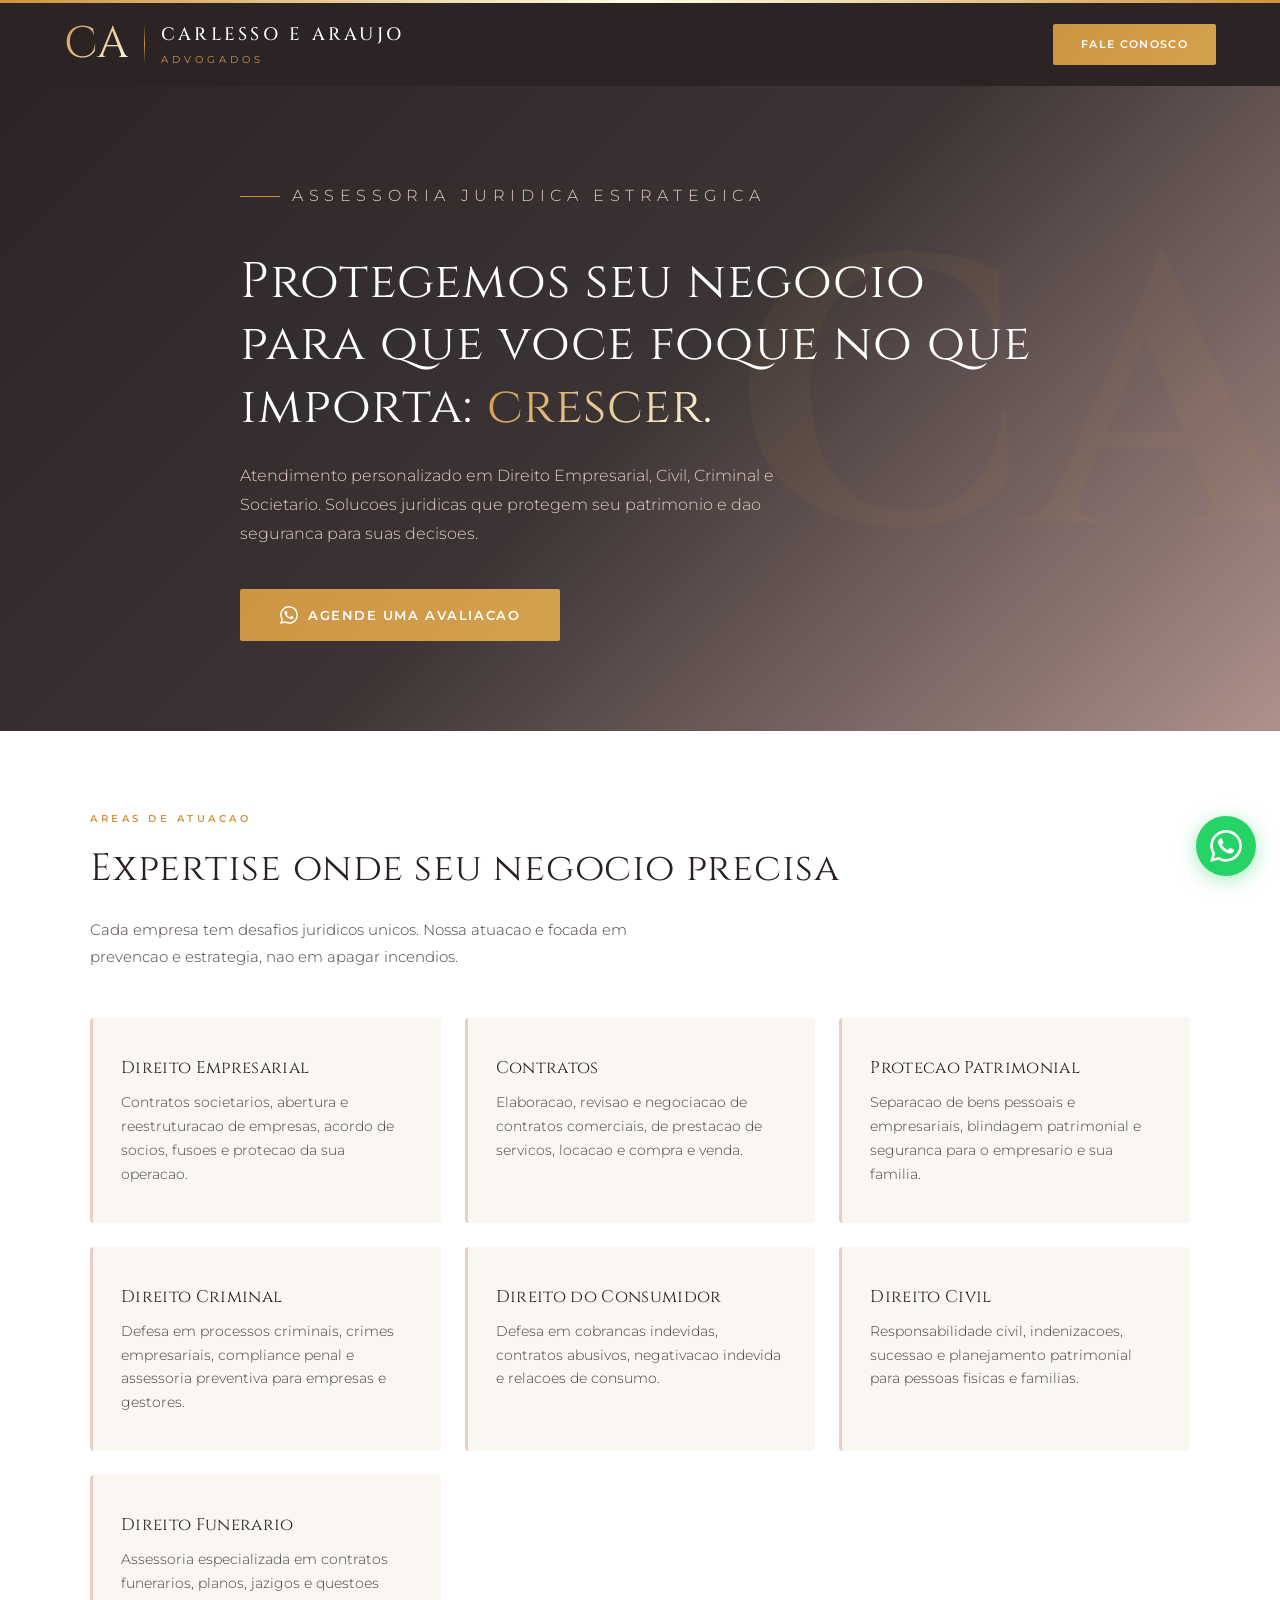
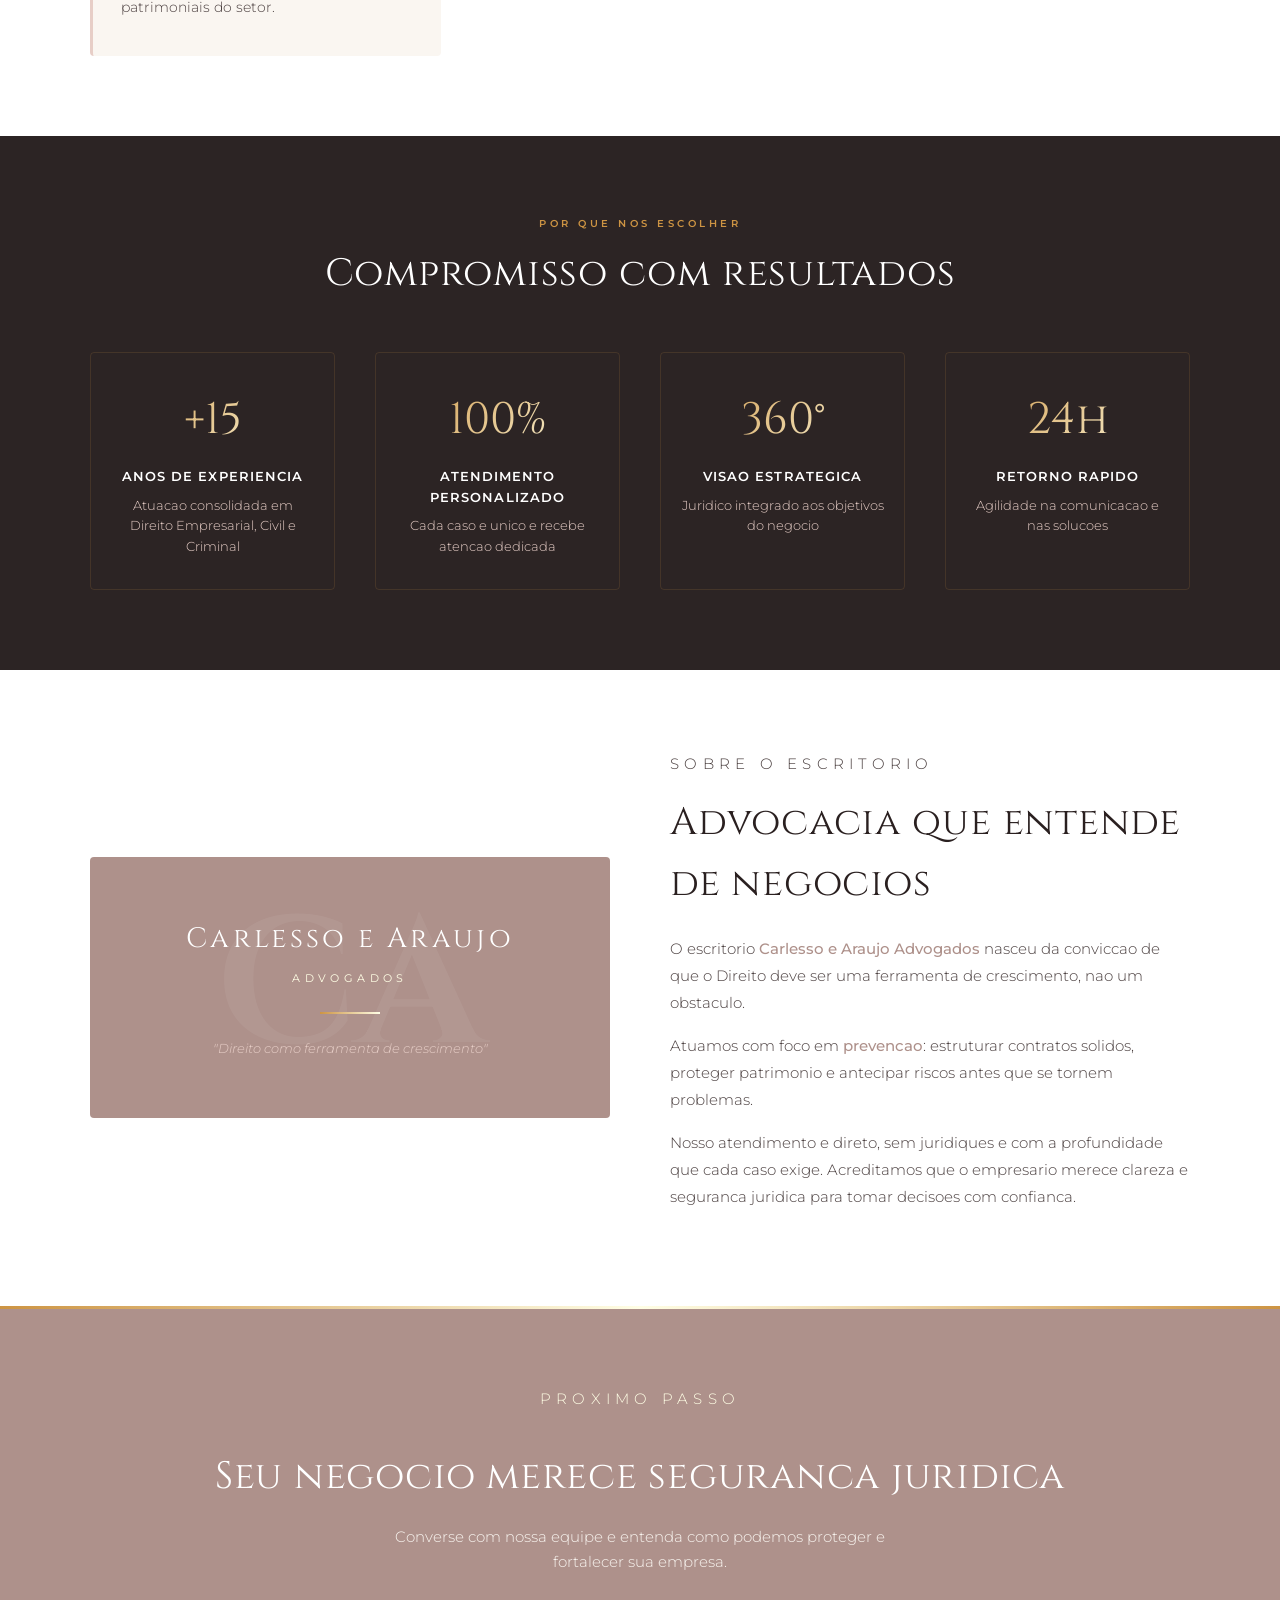
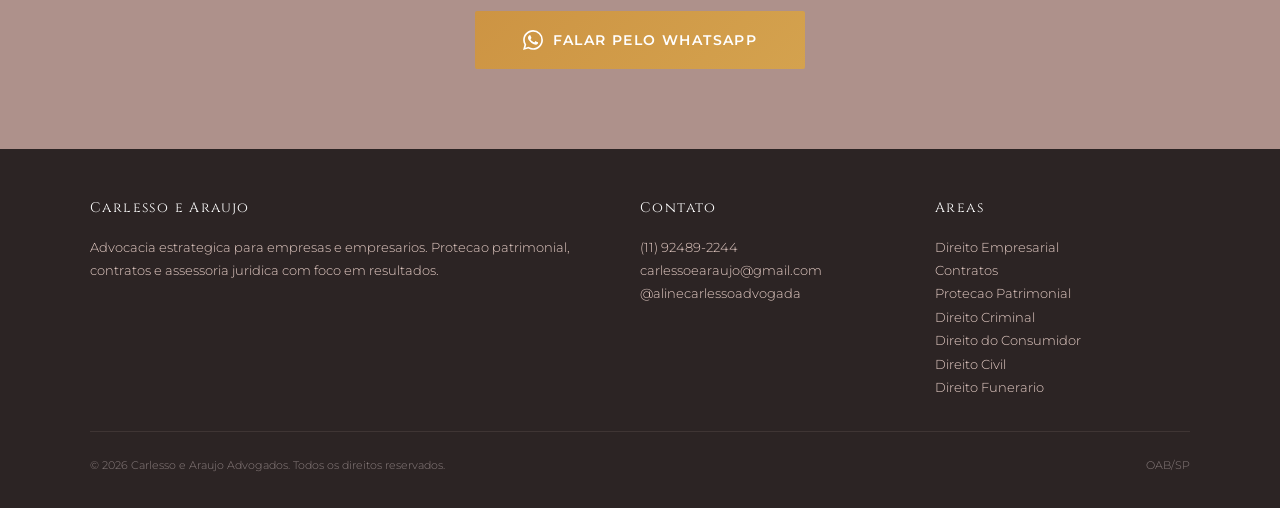
==== commit 71759ee8: "Restore main landing and isolate contracts page" ====
--- a/index.html
+++ b/index.html
@@ -1,329 +1,775 @@
 <!DOCTYPE html>
 <html lang="pt-BR">
 <head>
-  <meta charset="UTF-8">
-  <meta name="viewport" content="width=device-width, initial-scale=1.0">
-  <title>Dra. Aline Carlesso | Contratos Empresariais e Estrutura Societaria</title>
-  <meta name="description" content="Assessoria juridica para contratos empresariais, holdings, SPE e SCP. Atuacao estrategica para empresarios, socios, investidores, empresas e incorporadoras.">
-  <meta name="theme-color" content="#201b1c">
-  <meta property="og:title" content="Dra. Aline Carlesso | Contratos Empresariais e Estrutura Societaria">
-  <meta property="og:description" content="Proteja operacoes, societario e contratos com uma estrutura juridica pensada para crescimento e seguranca.">
-  <meta property="og:type" content="website">
-  <meta property="og:url" content="https://bunker2040.github.io/carlesso-landing/">
-  <link rel="preconnect" href="https://fonts.googleapis.com">
-  <link rel="preconnect" href="https://fonts.gstatic.com" crossorigin>
-  <link href="https://fonts.googleapis.com/css2?family=Cormorant+Garamond:wght@500;600;700&family=Manrope:wght@400;500;600;700;800&display=swap" rel="stylesheet">
-  <link rel="stylesheet" href="./styles.css">
+    <meta charset="UTF-8">
+    <meta name="viewport" content="width=device-width, initial-scale=1.0">
+    <title>Carlesso e Araujo Advogados | Direito Empresarial, Civil, Criminal e Societario</title>
+    <meta name="description" content="Assessoria juridica estrategica para empresas e empresarios. Contratos, sociedades, protecao patrimonial, direito criminal e resolucao de conflitos.">
+    <link rel="preconnect" href="https://fonts.googleapis.com">
+    <link rel="preconnect" href="https://fonts.gstatic.com" crossorigin>
+    <link href="https://fonts.googleapis.com/css2?family=Cinzel:wght@400;500;600;700&family=Montserrat:wght@300;400;500;600&display=swap" rel="stylesheet">
+    <style>
+        :root {
+            --rose-dark: #AE918B;
+            --rose-medium: #C4ADA8;
+            --rose-light: #E7CEC7;
+            --gold-dark: #CD9443;
+            --gold-mid: #D4A24E;
+            --gold-light: #FFFEE5;
+            --cream: #FAF6F1;
+            --dark-bg: #2C2424;
+            --dark-section: #3C3434;
+            --text-dark: #2A2020;
+            --text-medium: #4A3F3F;
+            --text-light: #8A7E7E;
+            --white: #FFFFFF;
+        }
+
+        * { margin: 0; padding: 0; box-sizing: border-box; }
+        html { scroll-behavior: smooth; }
+
+        body {
+            font-family: 'Montserrat', sans-serif;
+            color: var(--text-dark);
+            background: var(--cream);
+            line-height: 1.6;
+            -webkit-font-smoothing: antialiased;
+        }
+
+        h1, h2, h3, h4 {
+            font-family: 'Cinzel', serif;
+            font-weight: 400;
+            letter-spacing: 0.02em;
+        }
+
+        /* ========== HEADER ========== */
+        .header {
+            position: fixed;
+            top: 0;
+            width: 100%;
+            z-index: 100;
+            background: var(--dark-bg);
+            transition: box-shadow 0.3s ease;
+        }
+
+        .header.scrolled {
+            box-shadow: 0 2px 30px rgba(0,0,0,0.3);
+        }
+
+        .header-gold {
+            height: 3px;
+            background: linear-gradient(90deg, var(--gold-dark), var(--gold-light), var(--gold-dark));
+        }
+
+        .header-inner {
+            max-width: 1200px;
+            margin: 0 auto;
+            padding: 18px 24px;
+            display: flex;
+            align-items: center;
+            justify-content: space-between;
+        }
+
+        .logo {
+            display: flex;
+            align-items: center;
+            gap: 16px;
+            text-decoration: none;
+        }
+
+        .logo-monogram {
+            font-family: 'Cinzel', serif;
+            font-size: 44px;
+            font-weight: 400;
+            background: linear-gradient(135deg, var(--gold-dark), var(--gold-light));
+            -webkit-background-clip: text;
+            -webkit-text-fill-color: transparent;
+            background-clip: text;
+            line-height: 1;
+        }
+
+        .logo-divider {
+            width: 1px;
+            height: 40px;
+            background: linear-gradient(180deg, transparent, var(--gold-dark), transparent);
+        }
+
+        .logo-text {
+            display: flex;
+            flex-direction: column;
+        }
+
+        .logo-name {
+            font-family: 'Cinzel', serif;
+            font-size: 18px;
+            font-weight: 500;
+            color: var(--white);
+            letter-spacing: 0.18em;
+            text-transform: uppercase;
+        }
+
+        .logo-subtitle {
+            font-family: 'Montserrat', sans-serif;
+            font-size: 10px;
+            font-weight: 400;
+            color: var(--gold-dark);
+            letter-spacing: 0.4em;
+            text-transform: uppercase;
+            margin-top: 2px;
+        }
+
+        .header-cta {
+            display: inline-flex;
+            align-items: center;
+            gap: 8px;
+            padding: 12px 28px;
+            background: linear-gradient(135deg, var(--gold-dark), var(--gold-mid));
+            color: var(--white);
+            text-decoration: none;
+            font-family: 'Montserrat', sans-serif;
+            font-size: 11px;
+            font-weight: 600;
+            letter-spacing: 0.12em;
+            text-transform: uppercase;
+            border-radius: 2px;
+            transition: transform 0.3s, box-shadow 0.3s;
+        }
+
+        .header-cta:hover {
+            transform: translateY(-1px);
+            box-shadow: 0 4px 15px rgba(205,148,67,0.4);
+        }
+
+        /* ========== HERO ========== */
+        .hero {
+            margin-top: 82px;
+            padding: 100px 24px 90px;
+            background: linear-gradient(135deg, var(--dark-bg) 0%, var(--dark-section) 50%, var(--rose-dark) 100%);
+            position: relative;
+            overflow: hidden;
+        }
+
+        .hero::before {
+            content: 'CA';
+            position: absolute;
+            right: -20px;
+            top: 50%;
+            transform: translateY(-50%);
+            font-family: 'Cinzel', serif;
+            font-size: 380px;
+            font-weight: 700;
+            color: rgba(205,148,67,0.05);
+            line-height: 1;
+            pointer-events: none;
+        }
+
+        .hero-inner {
+            max-width: 800px;
+            margin: 0 auto;
+            position: relative;
+            z-index: 1;
+        }
+
+        .hero-tag {
+            font-family: 'Montserrat', sans-serif;
+            font-size: 11px;
+            font-weight: 500;
+            letter-spacing: 0.35em;
+            text-transform: uppercase;
+            color: var(--gold-dark);
+            margin-bottom: 28px;
+            display: flex;
+            align-items: center;
+            gap: 12px;
+        }
+
+        .hero-tag::before {
+            content: '';
+            width: 40px;
+            height: 1px;
+            background: var(--gold-dark);
+        }
+
+        .hero h1 {
+            font-size: clamp(30px, 5vw, 50px);
+            color: var(--white);
+            line-height: 1.25;
+            margin-bottom: 24px;
+        }
+
+        .hero h1 em {
+            font-style: normal;
+            background: linear-gradient(135deg, var(--gold-dark), var(--gold-light));
+            -webkit-background-clip: text;
+            -webkit-text-fill-color: transparent;
+            background-clip: text;
+        }
+
+        .hero p {
+            font-size: 16px;
+            font-weight: 300;
+            color: var(--rose-light);
+            max-width: 560px;
+            margin-bottom: 40px;
+            line-height: 1.8;
+        }
+
+        .hero-cta {
+            display: inline-flex;
+            align-items: center;
+            gap: 10px;
+            padding: 16px 40px;
+            background: linear-gradient(135deg, var(--gold-dark), var(--gold-mid));
+            color: var(--white);
+            text-decoration: none;
+            font-family: 'Montserrat', sans-serif;
+            font-size: 13px;
+            font-weight: 600;
+            letter-spacing: 0.12em;
+            text-transform: uppercase;
+            border-radius: 2px;
+            transition: transform 0.3s, box-shadow 0.3s;
+        }
+
+        .hero-cta:hover {
+            transform: translateY(-2px);
+            box-shadow: 0 8px 30px rgba(205,148,67,0.35);
+        }
+
+        .hero-cta svg { width: 18px; height: 18px; fill: currentColor; }
+
+        /* ========== SECTION BASE ========== */
+        .section { padding: 80px 24px; }
+        .section-inner { max-width: 1100px; margin: 0 auto; }
+
+        .section-tag {
+            font-family: 'Montserrat', sans-serif;
+            font-size: 10px;
+            font-weight: 600;
+            letter-spacing: 0.35em;
+            text-transform: uppercase;
+            color: var(--gold-dark);
+            margin-bottom: 12px;
+        }
+
+        .section h2 {
+            font-size: clamp(24px, 3.5vw, 38px);
+            color: var(--text-dark);
+            margin-bottom: 16px;
+        }
+
+        .section-desc {
+            font-size: 15px;
+            font-weight: 300;
+            color: var(--text-medium);
+            max-width: 600px;
+            line-height: 1.8;
+            margin-bottom: 48px;
+        }
+
+        /* ========== AREAS ========== */
+        .areas { background: var(--white); }
+
+        .areas-grid {
+            display: grid;
+            grid-template-columns: repeat(auto-fit, minmax(300px, 1fr));
+            gap: 24px;
+        }
+
+        .area-card {
+            padding: 36px 28px;
+            background: var(--cream);
+            border-radius: 4px;
+            border-left: 3px solid var(--rose-light);
+            transition: border-color 0.3s, transform 0.3s, box-shadow 0.3s;
+        }
+
+        .area-card:hover {
+            border-left-color: var(--gold-dark);
+            transform: translateY(-3px);
+            box-shadow: 0 8px 25px rgba(174,145,139,0.15);
+        }
+
+        .area-card h3 {
+            font-size: 17px;
+            color: var(--text-dark);
+            margin-bottom: 10px;
+        }
+
+        .area-card p {
+            font-size: 14px;
+            font-weight: 300;
+            color: var(--text-medium);
+            line-height: 1.7;
+        }
+
+        /* ========== DIFFERENTIALS (dark) ========== */
+        .differentials {
+            background: var(--dark-bg);
+            position: relative;
+        }
+
+        .differentials .section-tag { color: var(--gold-dark); }
+        .differentials h2 { color: var(--white); }
+        .differentials .section-desc { color: var(--rose-light); }
+
+        .diff-grid {
+            display: grid;
+            grid-template-columns: repeat(auto-fit, minmax(240px, 1fr));
+            gap: 40px;
+        }
+
+        .diff-item {
+            text-align: center;
+            padding: 32px 20px;
+            border: 1px solid rgba(205,148,67,0.15);
+            border-radius: 4px;
+            transition: border-color 0.3s;
+        }
+
+        .diff-item:hover {
+            border-color: var(--gold-dark);
+        }
+
+        .diff-number {
+            font-family: 'Cinzel', serif;
+            font-size: 44px;
+            font-weight: 400;
+            background: linear-gradient(135deg, var(--gold-dark), var(--gold-light));
+            -webkit-background-clip: text;
+            -webkit-text-fill-color: transparent;
+            background-clip: text;
+            margin-bottom: 10px;
+        }
+
+        .diff-item h4 {
+            font-size: 13px;
+            font-weight: 600;
+            color: var(--white);
+            margin-bottom: 8px;
+            letter-spacing: 0.08em;
+            font-family: 'Montserrat', sans-serif;
+            text-transform: uppercase;
+        }
+
+        .diff-item p {
+            font-size: 13px;
+            font-weight: 300;
+            color: var(--rose-light);
+            line-height: 1.6;
+        }
+
+        /* ========== ABOUT (institutional) ========== */
+        .about { background: var(--white); }
+
+        .about-content {
+            display: grid;
+            grid-template-columns: 1fr 1fr;
+            gap: 60px;
+            align-items: center;
+        }
+
+        .about-visual {
+            background: var(--rose-dark);
+            border-radius: 4px;
+            padding: 60px 40px;
+            text-align: center;
+            position: relative;
+            overflow: hidden;
+        }
+
+        .about-visual::before {
+            content: 'CA';
+            position: absolute;
+            left: 50%;
+            top: 50%;
+            transform: translate(-50%, -50%);
+            font-family: 'Cinzel', serif;
+            font-size: 180px;
+            font-weight: 700;
+            color: rgba(255,255,255,0.06);
+            pointer-events: none;
+        }
+
+        .about-visual-name {
+            font-family: 'Cinzel', serif;
+            font-size: 28px;
+            color: var(--white);
+            letter-spacing: 0.12em;
+            position: relative;
+            z-index: 1;
+            margin-bottom: 8px;
+        }
+
+        .about-visual-sub {
+            font-family: 'Montserrat', sans-serif;
+            font-size: 11px;
+            font-weight: 400;
+            color: var(--gold-light);
+            letter-spacing: 0.4em;
+            text-transform: uppercase;
+            position: relative;
+            z-index: 1;
+        }
+
+        .about-visual-line {
+            width: 60px;
+            height: 2px;
+            background: linear-gradient(90deg, var(--gold-dark), var(--gold-light));
+            margin: 24px auto;
+            position: relative;
+            z-index: 1;
+        }
+
+        .about-visual-tagline {
+            font-family: 'Montserrat', sans-serif;
+            font-size: 13px;
+            font-weight: 300;
+            font-style: italic;
+            color: var(--rose-light);
+            position: relative;
+            z-index: 1;
+        }
+
+        .about-text h2 { margin-bottom: 20px; }
+
+        .about-text p {
+            font-size: 15px;
+            font-weight: 300;
+            color: var(--text-medium);
+            line-height: 1.8;
+            margin-bottom: 16px;
+        }
+
+        .about-text .highlight {
+            font-weight: 500;
+            color: var(--rose-dark);
+        }
+
+        /* ========== CTA SECTION ========== */
+        .cta-section {
+            background: var(--rose-dark);
+            text-align: center;
+            padding: 80px 24px;
+            position: relative;
+        }
+
+        .cta-gold-top {
+            position: absolute;
+            top: 0;
+            left: 0;
+            width: 100%;
+            height: 3px;
+            background: linear-gradient(90deg, var(--gold-dark), var(--gold-light), var(--gold-dark));
+        }
+
+        .cta-section h2 {
+            color: var(--white);
+            font-size: clamp(24px, 3.5vw, 38px);
+            margin-bottom: 16px;
+        }
+
+        .cta-section p {
+            color: var(--cream);
+            font-size: 15px;
+            font-weight: 300;
+            margin-bottom: 36px;
+            max-width: 500px;
+            margin-left: auto;
+            margin-right: auto;
+            line-height: 1.7;
+        }
+
+        .cta-button {
+            display: inline-flex;
+            align-items: center;
+            gap: 10px;
+            padding: 18px 48px;
+            background: linear-gradient(135deg, var(--gold-dark), var(--gold-mid));
+            color: var(--white);
+            text-decoration: none;
+            font-family: 'Montserrat', sans-serif;
+            font-size: 14px;
+            font-weight: 600;
+            letter-spacing: 0.1em;
+            text-transform: uppercase;
+            border-radius: 2px;
+            transition: transform 0.3s, box-shadow 0.3s;
+        }
+
+        .cta-button:hover {
+            transform: translateY(-2px);
+            box-shadow: 0 8px 30px rgba(205,148,67,0.4);
+        }
+
+        .cta-button svg { width: 20px; height: 20px; fill: currentColor; }
+
+        /* ========== FOOTER ========== */
+        .footer {
+            background: var(--dark-bg);
+            color: var(--rose-light);
+            padding: 48px 24px 32px;
+        }
+
+        .footer-inner {
+            max-width: 1100px;
+            margin: 0 auto;
+            display: grid;
+            grid-template-columns: 2fr 1fr 1fr;
+            gap: 40px;
+        }
+
+        .footer h4 {
+            font-family: 'Cinzel', serif;
+            color: var(--white);
+            font-size: 14px;
+            margin-bottom: 16px;
+            letter-spacing: 0.1em;
+        }
+
+        .footer p, .footer a {
+            font-size: 13px;
+            font-weight: 300;
+            color: var(--rose-light);
+            line-height: 1.8;
+            text-decoration: none;
+        }
+
+        .footer a:hover { color: var(--gold-dark); }
+
+        .footer-bottom {
+            max-width: 1100px;
+            margin: 32px auto 0;
+            padding-top: 24px;
+            border-top: 1px solid rgba(174,145,139,0.15);
+            display: flex;
+            justify-content: space-between;
+            align-items: center;
+        }
+
+        .footer-bottom p {
+            font-size: 11px;
+            color: var(--text-light);
+        }
+
+        /* ========== WHATSAPP FLOAT ========== */
+        .whatsapp-float {
+            position: fixed;
+            bottom: 24px;
+            right: 24px;
+            z-index: 999;
+            width: 60px;
+            height: 60px;
+            background: #25D366;
+            border-radius: 50%;
+            display: flex;
+            align-items: center;
+            justify-content: center;
+            box-shadow: 0 4px 20px rgba(37,211,102,0.4);
+            transition: transform 0.3s;
+            text-decoration: none;
+        }
+
+        .whatsapp-float:hover { transform: scale(1.1); }
+        .whatsapp-float svg { width: 32px; height: 32px; fill: white; }
+
+        /* ========== RESPONSIVE ========== */
+        @media (max-width: 768px) {
+            .header-cta { display: none; }
+            .hero { padding: 60px 24px; }
+            .hero::before { font-size: 200px; }
+            .about-content { grid-template-columns: 1fr; gap: 32px; }
+            .footer-inner { grid-template-columns: 1fr; gap: 24px; }
+            .footer-bottom { flex-direction: column; gap: 8px; text-align: center; }
+            .areas-grid { grid-template-columns: 1fr; }
+            .diff-grid { grid-template-columns: 1fr 1fr; }
+            .logo-name { font-size: 14px; }
+            .logo-monogram { font-size: 36px; }
+        }
+
+        @media (max-width: 480px) {
+            .diff-grid { grid-template-columns: 1fr; }
+        }
+    </style>
 </head>
 <body>
-  <div class="page-glow page-glow-left"></div>
-  <div class="page-glow page-glow-right"></div>
-
-  <header class="site-header" id="topo">
-    <div class="container header-inner">
-      <a class="brand" href="#topo" aria-label="Dra. Aline Carlesso">
-        <span class="brand-mark">AC</span>
-        <span class="brand-copy">
-          <strong>Dra. Aline Carlesso</strong>
-          <span>Contratos empresariais e estrutura societaria</span>
-        </span>
-      </a>
-      <a
-        class="button button-primary button-header"
-        href="https://wa.me/5511924892244?text=Ola%2C%20vim%20pela%20landing%20e%20quero%20falar%20sobre%20contratos%20empresariais%20ou%20estrutura%20societaria."
-        target="_blank"
-        rel="noopener"
-      >
-        Falar no WhatsApp
-      </a>
-    </div>
-  </header>
-
-  <main>
+
+    <!-- HEADER -->
+    <header class="header" id="header">
+        <div class="header-gold"></div>
+        <div class="header-inner">
+            <a href="#" class="logo">
+                <span class="logo-monogram">CA</span>
+                <div class="logo-divider"></div>
+                <div class="logo-text">
+                    <span class="logo-name">Carlesso e Araujo</span>
+                    <span class="logo-subtitle">Advogados</span>
+                </div>
+            </a>
+            <a href="https://wa.me/5511924892244?text=Ol%C3%A1%2C%20gostaria%20de%20falar%20sobre%20assessoria%20jur%C3%ADdica." class="header-cta" target="_blank" rel="noopener">Fale Conosco</a>
+        </div>
+    </header>
+
+    <!-- HERO -->
     <section class="hero">
-      <div class="container hero-grid">
-        <div class="hero-copy">
-          <p class="eyebrow">Landing para Google Ads | Atendimento estrategico</p>
-          <h1>Contratos empresariais e estrutura societaria para quem precisa crescer com previsibilidade juridica.</h1>
-          <p class="hero-text">
-            Apoio juridico para empresarios, socios, investidores, empresas e incorporadoras que precisam revisar riscos,
-            organizar relacoes societarias e estruturar operacoes com mais seguranca.
-          </p>
-          <div class="hero-pills">
-            <span>Contratos empresariais</span>
-            <span>Holdings</span>
-            <span>SPE e SCP</span>
-            <span>Estrutura societaria</span>
-          </div>
-          <div class="hero-actions">
-            <a
-              class="button button-primary"
-              href="https://wa.me/5511924892244?text=Ola%2C%20quero%20falar%20sobre%20contratos%20empresariais%2C%20holding%2C%20SPE%20ou%20SCP."
-              target="_blank"
-              rel="noopener"
-            >
-              Chamar no WhatsApp
+        <div class="hero-inner">
+            <p class="hero-tag">Assessoria Juridica Estrategica</p>
+            <h1>Protegemos seu negocio para que voce foque no que importa: <em>crescer.</em></h1>
+            <p>Atendimento personalizado em Direito Empresarial, Civil, Criminal e Societario. Solucoes juridicas que protegem seu patrimonio e dao seguranca para suas decisoes.</p>
+            <a href="https://wa.me/5511924892244?text=Ol%C3%A1%2C%20gostaria%20de%20agendar%20uma%20avalia%C3%A7%C3%A3o%20sobre%20meu%20caso." class="hero-cta" target="_blank" rel="noopener">
+                <svg viewBox="0 0 24 24"><path d="M17.472 14.382c-.297-.149-1.758-.867-2.03-.967-.273-.099-.471-.148-.67.15-.197.297-.767.966-.94 1.164-.173.199-.347.223-.644.075-.297-.15-1.255-.463-2.39-1.475-.883-.788-1.48-1.761-1.653-2.059-.173-.297-.018-.458.13-.606.134-.133.298-.347.446-.52.149-.174.198-.298.298-.497.099-.198.05-.371-.025-.52-.075-.149-.669-1.612-.916-2.207-.242-.579-.487-.5-.669-.51-.173-.008-.371-.01-.57-.01-.198 0-.52.074-.792.372-.272.297-1.04 1.016-1.04 2.479 0 1.462 1.065 2.875 1.213 3.074.149.198 2.096 3.2 5.077 4.487.709.306 1.262.489 1.694.625.712.227 1.36.195 1.871.118.571-.085 1.758-.719 2.006-1.413.248-.694.248-1.289.173-1.413-.074-.124-.272-.198-.57-.347m-5.421 7.403h-.004a9.87 9.87 0 01-5.031-1.378l-.361-.214-3.741.982.998-3.648-.235-.374a9.86 9.86 0 01-1.51-5.26c.001-5.45 4.436-9.884 9.888-9.884 2.64 0 5.122 1.03 6.988 2.898a9.825 9.825 0 012.893 6.994c-.003 5.45-4.437 9.884-9.885 9.884m8.413-18.297A11.815 11.815 0 0012.05 0C5.495 0 .16 5.335.157 11.892c0 2.096.547 4.142 1.588 5.945L.057 24l6.305-1.654a11.882 11.882 0 005.683 1.448h.005c6.554 0 11.89-5.335 11.893-11.893a11.821 11.821 0 00-3.48-8.413z"/></svg>
+                Agende uma Avaliacao
             </a>
-            <a class="button button-secondary" href="#formulario">Enviar formulario</a>
-          </div>
-          <ul class="hero-trust">
-            <li>Atuacao com foco empresarial e preventivo</li>
-            <li>Experiencia ligada a operacoes de incorporadoras</li>
-            <li>Clareza juridica para decisoes societarias e contratuais</li>
-          </ul>
         </div>
-
-        <aside class="hero-card">
-          <p class="card-label">Quando faz sentido acionar</p>
-          <h2>Antes que o risco vire conflito.</h2>
-          <ul class="signal-list">
-            <li>Contrato importante sem revisao juridica adequada</li>
-            <li>Socios desalinhados ou acordo societario fragil</li>
-            <li>Nova estrutura com holding, SPE ou SCP em estudo</li>
-            <li>Investimento ou parceria com margem alta de exposicao</li>
-          </ul>
-          <div class="hero-card-footer">
-            <span>WhatsApp direto</span>
-            <strong>(11) 92489-2244</strong>
-          </div>
-        </aside>
-      </div>
     </section>
 
-    <section class="section">
-      <div class="container">
-        <div class="section-heading">
-          <p class="eyebrow">Onde a landing bate</p>
-          <h2>Uma pagina para captar demanda mais qualificada.</h2>
-          <p>
-            Em vez de uma vitrine generica, esta landing conversa com quem ja esta buscando ajuda em contratos
-            empresariais, organizacao societaria e estruturacao de operacoes.
-          </p>
+    <!-- AREAS DE ATUACAO -->
+    <section class="section areas">
+        <div class="section-inner">
+            <p class="section-tag">Areas de Atuacao</p>
+            <h2>Expertise onde seu negocio precisa</h2>
+            <p class="section-desc">Cada empresa tem desafios juridicos unicos. Nossa atuacao e focada em prevencao e estrategia, nao em apagar incendios.</p>
+
+            <div class="areas-grid">
+                <div class="area-card">
+                    <h3>Direito Empresarial</h3>
+                    <p>Contratos societarios, abertura e reestruturacao de empresas, acordo de socios, fusoes e protecao da sua operacao.</p>
+                </div>
+                <div class="area-card">
+                    <h3>Contratos</h3>
+                    <p>Elaboracao, revisao e negociacao de contratos comerciais, de prestacao de servicos, locacao e compra e venda.</p>
+                </div>
+                <div class="area-card">
+                    <h3>Protecao Patrimonial</h3>
+                    <p>Separacao de bens pessoais e empresariais, blindagem patrimonial e seguranca para o empresario e sua familia.</p>
+                </div>
+                <div class="area-card">
+                    <h3>Direito Criminal</h3>
+                    <p>Defesa em processos criminais, crimes empresariais, compliance penal e assessoria preventiva para empresas e gestores.</p>
+                </div>
+                <div class="area-card">
+                    <h3>Direito do Consumidor</h3>
+                    <p>Defesa em cobrancas indevidas, contratos abusivos, negativacao indevida e relacoes de consumo.</p>
+                </div>
+                <div class="area-card">
+                    <h3>Direito Civil</h3>
+                    <p>Responsabilidade civil, indenizacoes, sucessao e planejamento patrimonial para pessoas fisicas e familias.</p>
+                </div>
+                <div class="area-card">
+                    <h3>Direito Funerario</h3>
+                    <p>Assessoria especializada em contratos funerarios, planos, jazigos e questoes patrimoniais do setor.</p>
+                </div>
+            </div>
         </div>
-        <div class="pain-grid">
-          <article class="panel">
-            <span class="panel-index">01</span>
-            <h3>Contrato mal estruturado custa caro depois.</h3>
-            <p>
-              Atraso, inadimplencia, margem de interpretacao e obrigacoes mal definidas tendem a aparecer quando o negocio
-              ja esta em movimento.
-            </p>
-          </article>
-          <article class="panel">
-            <span class="panel-index">02</span>
-            <h3>Societario fragil trava o crescimento.</h3>
-            <p>
-              Entrada de socios, distribuicao de responsabilidades e regras de saida mal desenhadas geram desgaste e
-              inseguranca para a operacao.
-            </p>
-          </article>
-          <article class="panel">
-            <span class="panel-index">03</span>
-            <h3>Estruturas sem criterio aumentam exposicao.</h3>
-            <p>
-              Holding, SPE e SCP exigem desenho juridico coerente com objetivo, governanca e risco do negocio.
-            </p>
-          </article>
+    </section>
+
+    <!-- DIFERENCIAIS -->
+    <section class="section differentials">
+        <div class="section-inner">
+            <p class="section-tag" style="text-align:center;">Por que nos escolher</p>
+            <h2 style="text-align:center; margin-bottom:48px;">Compromisso com resultados</h2>
+            <div class="diff-grid">
+                <div class="diff-item">
+                    <div class="diff-number">+15</div>
+                    <h4>Anos de Experiencia</h4>
+                    <p>Atuacao consolidada em Direito Empresarial, Civil e Criminal</p>
+                </div>
+                <div class="diff-item">
+                    <div class="diff-number">100%</div>
+                    <h4>Atendimento Personalizado</h4>
+                    <p>Cada caso e unico e recebe atencao dedicada</p>
+                </div>
+                <div class="diff-item">
+                    <div class="diff-number">360&deg;</div>
+                    <h4>Visao Estrategica</h4>
+                    <p>Juridico integrado aos objetivos do negocio</p>
+                </div>
+                <div class="diff-item">
+                    <div class="diff-number">24h</div>
+                    <h4>Retorno Rapido</h4>
+                    <p>Agilidade na comunicacao e nas solucoes</p>
+                </div>
+            </div>
         </div>
-      </div>
     </section>
 
-    <section class="section section-dark">
-      <div class="container">
-        <div class="section-heading narrow">
-          <p class="eyebrow">Frentes principais</p>
-          <h2>Assessoria direcionada para decisao empresarial.</h2>
+    <!-- SOBRE (institucional, sem foto) -->
+    <section class="section about" id="sobre">
+        <div class="section-inner">
+            <div class="about-content">
+                <div class="about-visual">
+                    <div class="about-visual-name">Carlesso e Araujo</div>
+                    <div class="about-visual-sub">Advogados</div>
+                    <div class="about-visual-line"></div>
+                    <div class="about-visual-tagline">"Direito como ferramenta de crescimento"</div>
+                </div>
+                <div class="about-text">
+                    <p class="section-tag">Sobre o Escritorio</p>
+                    <h2>Advocacia que entende de negocios</h2>
+                    <p>O escritorio <span class="highlight">Carlesso e Araujo Advogados</span> nasceu da conviccao de que o Direito deve ser uma ferramenta de crescimento, nao um obstaculo.</p>
+                    <p>Atuamos com foco em <span class="highlight">prevencao</span>: estruturar contratos solidos, proteger patrimonio e antecipar riscos antes que se tornem problemas.</p>
+                    <p>Nosso atendimento e direto, sem juridiques e com a profundidade que cada caso exige. Acreditamos que o empresario merece clareza e seguranca juridica para tomar decisoes com confianca.</p>
+                </div>
+            </div>
         </div>
-        <div class="service-grid">
-          <article class="service-card">
-            <h3>Contratos empresariais</h3>
-            <p>Elaboracao, revisao e negociacao de contratos comerciais, operacionais, societarios e de parceria.</p>
-          </article>
-          <article class="service-card">
-            <h3>Estrutura societaria</h3>
-            <p>Organizacao societaria com foco em governanca, protecao, entrada e saida de socios e previsibilidade.</p>
-          </article>
-          <article class="service-card">
-            <h3>Holdings</h3>
-            <p>Apoio juridico na avaliacao e na estruturacao de holdings conforme contexto patrimonial e empresarial.</p>
-          </article>
-          <article class="service-card">
-            <h3>SPE e SCP</h3>
-            <p>Suporte para operacoes com finalidade especifica, investimento conjunto e arranjos societarios de projeto.</p>
-          </article>
+    </section>
+
+    <!-- CTA -->
+    <section class="cta-section">
+        <div class="cta-gold-top"></div>
+        <p class="section-tag" style="color: var(--gold-light);">Proximo Passo</p>
+        <h2>Seu negocio merece seguranca juridica</h2>
+        <p>Converse com nossa equipe e entenda como podemos proteger e fortalecer sua empresa.</p>
+        <a href="https://wa.me/5511924892244?text=Ol%C3%A1%2C%20vim%20pelo%20site%20e%20gostaria%20de%20agendar%20uma%20avalia%C3%A7%C3%A3o." class="cta-button" target="_blank" rel="noopener">
+            <svg viewBox="0 0 24 24"><path d="M17.472 14.382c-.297-.149-1.758-.867-2.03-.967-.273-.099-.471-.148-.67.15-.197.297-.767.966-.94 1.164-.173.199-.347.223-.644.075-.297-.15-1.255-.463-2.39-1.475-.883-.788-1.48-1.761-1.653-2.059-.173-.297-.018-.458.13-.606.134-.133.298-.347.446-.52.149-.174.198-.298.298-.497.099-.198.05-.371-.025-.52-.075-.149-.669-1.612-.916-2.207-.242-.579-.487-.5-.669-.51-.173-.008-.371-.01-.57-.01-.198 0-.52.074-.792.372-.272.297-1.04 1.016-1.04 2.479 0 1.462 1.065 2.875 1.213 3.074.149.198 2.096 3.2 5.077 4.487.709.306 1.262.489 1.694.625.712.227 1.36.195 1.871.118.571-.085 1.758-.719 2.006-1.413.248-.694.248-1.289.173-1.413-.074-.124-.272-.198-.57-.347m-5.421 7.403h-.004a9.87 9.87 0 01-5.031-1.378l-.361-.214-3.741.982.998-3.648-.235-.374a9.86 9.86 0 01-1.51-5.26c.001-5.45 4.436-9.884 9.888-9.884 2.64 0 5.122 1.03 6.988 2.898a9.825 9.825 0 012.893 6.994c-.003 5.45-4.437 9.884-9.885 9.884m8.413-18.297A11.815 11.815 0 0012.05 0C5.495 0 .16 5.335.157 11.892c0 2.096.547 4.142 1.588 5.945L.057 24l6.305-1.654a11.882 11.882 0 005.683 1.448h.005c6.554 0 11.89-5.335 11.893-11.893a11.821 11.821 0 00-3.48-8.413z"/></svg>
+            Falar pelo WhatsApp
+        </a>
+    </section>
+
+    <!-- FOOTER -->
+    <footer class="footer">
+        <div class="footer-inner">
+            <div>
+                <h4>Carlesso e Araujo</h4>
+                <p>Advocacia estrategica para empresas e empresarios. Protecao patrimonial, contratos e assessoria juridica com foco em resultados.</p>
+            </div>
+            <div>
+                <h4>Contato</h4>
+                <p>
+                    <a href="https://wa.me/5511924892244" target="_blank" rel="noopener">(11) 92489-2244</a><br>
+                    <a href="mailto:carlessoearaujo@gmail.com">carlessoearaujo@gmail.com</a><br>
+                    <a href="https://instagram.com/alinecarlessoadvogada" target="_blank" rel="noopener">@alinecarlessoadvogada</a>
+                </p>
+            </div>
+            <div>
+                <h4>Areas</h4>
+                <p>
+                    Direito Empresarial<br>
+                    Contratos<br>
+                    Protecao Patrimonial<br>
+                    Direito Criminal<br>
+                    Direito do Consumidor<br>
+                    Direito Civil<br>
+                    Direito Funerario
+                </p>
+            </div>
         </div>
-      </div>
-    </section>
-
-    <section class="section">
-      <div class="container authority-grid">
-        <div>
-          <p class="eyebrow">Posicionamento</p>
-          <h2>Experiencia conectada a grandes operacoes e ambientes de incorporadoras.</h2>
+        <div class="footer-bottom">
+            <p>&copy; 2026 Carlesso e Araujo Advogados. Todos os direitos reservados.</p>
+            <p>OAB/SP</p>
         </div>
-        <div class="authority-copy">
-          <p>
-            A proposta aqui nao e vender volume. E entrar quando o contrato, a operacao ou a estrutura societaria exigem
-            criterio juridico para reduzir risco e aumentar seguranca de decisao.
-          </p>
-          <p>
-            O posicionamento da Dra. Aline parte da experiencia em ambientes empresariais e de incorporadoras, com foco em
-            contratos empresariais, holdings, SPE e SCP.
-          </p>
-        </div>
-      </div>
-    </section>
-
-    <section class="section">
-      <div class="container process-shell">
-        <div class="section-heading narrow">
-          <p class="eyebrow">Como funciona</p>
-          <h2>Contato rapido, triagem objetiva e proxima etapa clara.</h2>
-        </div>
-        <div class="process-grid">
-          <article class="process-card">
-            <span>1</span>
-            <h3>Contato inicial</h3>
-            <p>O primeiro caminho e o WhatsApp, com resposta direta para entender o momento da sua demanda.</p>
-          </article>
-          <article class="process-card">
-            <span>2</span>
-            <h3>Entendimento do caso</h3>
-            <p>Contrato, sociedade ou estrutura pretendida sao enquadrados para avaliar o tipo de apoio juridico.</p>
-          </article>
-          <article class="process-card">
-            <span>3</span>
-            <h3>Encaminhamento</h3>
-            <p>Com a demanda clara, a equipe segue com a orientacao do proximo passo de atendimento.</p>
-          </article>
-        </div>
-      </div>
-    </section>
-
-    <section class="section section-cta" id="formulario">
-      <div class="container cta-grid">
-        <div class="cta-copy">
-          <p class="eyebrow">Contato</p>
-          <h2>Prefere nao chamar no WhatsApp de imediato?</h2>
-          <p>
-            Use o formulario discreto ao lado. Se o webhook do n8n estiver configurado, os dados seguem para a automacao de
-            atendimento.
-          </p>
-          <div class="cta-box">
-            <strong>CTA principal:</strong>
-            <a
-              href="https://wa.me/5511924892244?text=Ola%2C%20vim%20pela%20landing%20e%20preciso%20de%20ajuda%20com%20contratos%20empresariais%20ou%20estrutura%20societaria."
-              target="_blank"
-              rel="noopener"
-            >
-              WhatsApp da Dra. Aline
-            </a>
-          </div>
-        </div>
-
-        <form class="lead-form panel" id="lead-form" novalidate>
-          <input type="hidden" name="source" value="github-pages-landing">
-          <input type="hidden" name="utm_source" id="utm_source">
-          <input type="hidden" name="utm_medium" id="utm_medium">
-          <input type="hidden" name="utm_campaign" id="utm_campaign">
-          <input type="hidden" name="utm_term" id="utm_term">
-          <input type="hidden" name="utm_content" id="utm_content">
-
-          <label>
-            Nome
-            <input type="text" name="name" placeholder="Seu nome" required>
-          </label>
-          <label>
-            Empresa
-            <input type="text" name="company" placeholder="Nome da empresa ou grupo">
-          </label>
-          <label>
-            WhatsApp
-            <input type="tel" name="phone" placeholder="(11) 99999-9999" required>
-          </label>
-          <label>
-            E-mail
-            <input type="email" name="email" placeholder="voce@empresa.com">
-          </label>
-          <label>
-            Assunto
-            <select name="interest" required>
-              <option value="">Selecione</option>
-              <option value="contratos-empresariais">Contratos empresariais</option>
-              <option value="estrutura-societaria">Estrutura societaria</option>
-              <option value="holding">Holding</option>
-              <option value="spe-scp">SPE ou SCP</option>
-              <option value="outro">Outro tema relacionado</option>
-            </select>
-          </label>
-          <label>
-            Contexto
-            <textarea name="message" rows="5" placeholder="Descreva em poucas linhas o que voce precisa." required></textarea>
-          </label>
-          <label class="consent">
-            <input type="checkbox" name="consent" required>
-            <span>Autorizo o uso dos dados para contato e atendimento juridico, nos termos da LGPD.</span>
-          </label>
-          <button class="button button-primary button-full" type="submit">Enviar dados</button>
-          <p class="form-status" id="form-status" role="status" aria-live="polite"></p>
-          <p class="form-note">
-            Se preferir, fale direto no WhatsApp. O formulario e apenas uma via secundaria de contato.
-          </p>
-        </form>
-      </div>
-    </section>
-
-    <section class="section faq-section">
-      <div class="container">
-        <div class="section-heading narrow">
-          <p class="eyebrow">Perguntas objetivas</p>
-          <h2>FAQ para filtrar melhor a demanda.</h2>
-        </div>
-        <div class="faq-grid">
-          <article class="faq-card">
-            <h3>Essa landing serve para todas as areas do escritorio?</h3>
-            <p>Nao. Esta pagina foi desenhada para contratos empresariais, societario, holdings, SPE e SCP.</p>
-          </article>
-          <article class="faq-card">
-            <h3>O melhor contato inicial e por onde?</h3>
-            <p>WhatsApp. E o caminho principal desta landing, inclusive para campanhas de Google Ads.</p>
-          </article>
-          <article class="faq-card">
-            <h3>Posso usar o formulario em vez do WhatsApp?</h3>
-            <p>Sim. O formulario fica como alternativa discreta para quem prefere deixar os dados primeiro.</p>
-          </article>
-        </div>
-      </div>
-    </section>
-  </main>
-
-  <footer class="site-footer">
-    <div class="container footer-inner">
-      <div>
-        <strong>Dra. Aline Carlesso</strong>
-        <p>Contratos empresariais, holdings, SPE, SCP e estrutura societaria.</p>
-      </div>
-      <a
-        class="footer-link"
-        href="https://wa.me/5511924892244?text=Ola%2C%20vim%20pela%20landing%20e%20quero%20falar%20sobre%20a%20minha%20demanda."
-        target="_blank"
-        rel="noopener"
-      >
-        (11) 92489-2244
-      </a>
-    </div>
-  </footer>
-
-  <a
-    class="whatsapp-float"
-    href="https://wa.me/5511924892244?text=Ola%2C%20vim%20pela%20landing%20e%20quero%20falar%20sobre%20contratos%20empresariais%20ou%20estrutura%20societaria."
-    target="_blank"
-    rel="noopener"
-    aria-label="Abrir WhatsApp"
-  >
-    WhatsApp
-  </a>
-
-  <script src="./script.js"></script>
+    </footer>
+
+    <!-- WHATSAPP FLOAT -->
+    <a href="https://wa.me/5511924892244?text=Ol%C3%A1%2C%20vim%20pelo%20site%20e%20gostaria%20de%20informa%C3%A7%C3%B5es." class="whatsapp-float" target="_blank" rel="noopener" aria-label="WhatsApp">
+        <svg viewBox="0 0 24 24"><path d="M17.472 14.382c-.297-.149-1.758-.867-2.03-.967-.273-.099-.471-.148-.67.15-.197.297-.767.966-.94 1.164-.173.199-.347.223-.644.075-.297-.15-1.255-.463-2.39-1.475-.883-.788-1.48-1.761-1.653-2.059-.173-.297-.018-.458.13-.606.134-.133.298-.347.446-.52.149-.174.198-.298.298-.497.099-.198.05-.371-.025-.52-.075-.149-.669-1.612-.916-2.207-.242-.579-.487-.5-.669-.51-.173-.008-.371-.01-.57-.01-.198 0-.52.074-.792.372-.272.297-1.04 1.016-1.04 2.479 0 1.462 1.065 2.875 1.213 3.074.149.198 2.096 3.2 5.077 4.487.709.306 1.262.489 1.694.625.712.227 1.36.195 1.871.118.571-.085 1.758-.719 2.006-1.413.248-.694.248-1.289.173-1.413-.074-.124-.272-.198-.57-.347m-5.421 7.403h-.004a9.87 9.87 0 01-5.031-1.378l-.361-.214-3.741.982.998-3.648-.235-.374a9.86 9.86 0 01-1.51-5.26c.001-5.45 4.436-9.884 9.888-9.884 2.64 0 5.122 1.03 6.988 2.898a9.825 9.825 0 012.893 6.994c-.003 5.45-4.437 9.884-9.885 9.884m8.413-18.297A11.815 11.815 0 0012.05 0C5.495 0 .16 5.335.157 11.892c0 2.096.547 4.142 1.588 5.945L.057 24l6.305-1.654a11.882 11.882 0 005.683 1.448h.005c6.554 0 11.89-5.335 11.893-11.893a11.821 11.821 0 00-3.48-8.413z"/></svg>
+    </a>
+
+    <script>
+        window.addEventListener('scroll', function() {
+            document.getElementById('header').classList.toggle('scrolled', window.scrollY > 50);
+        });
+    </script>
+
 </body>
 </html>
